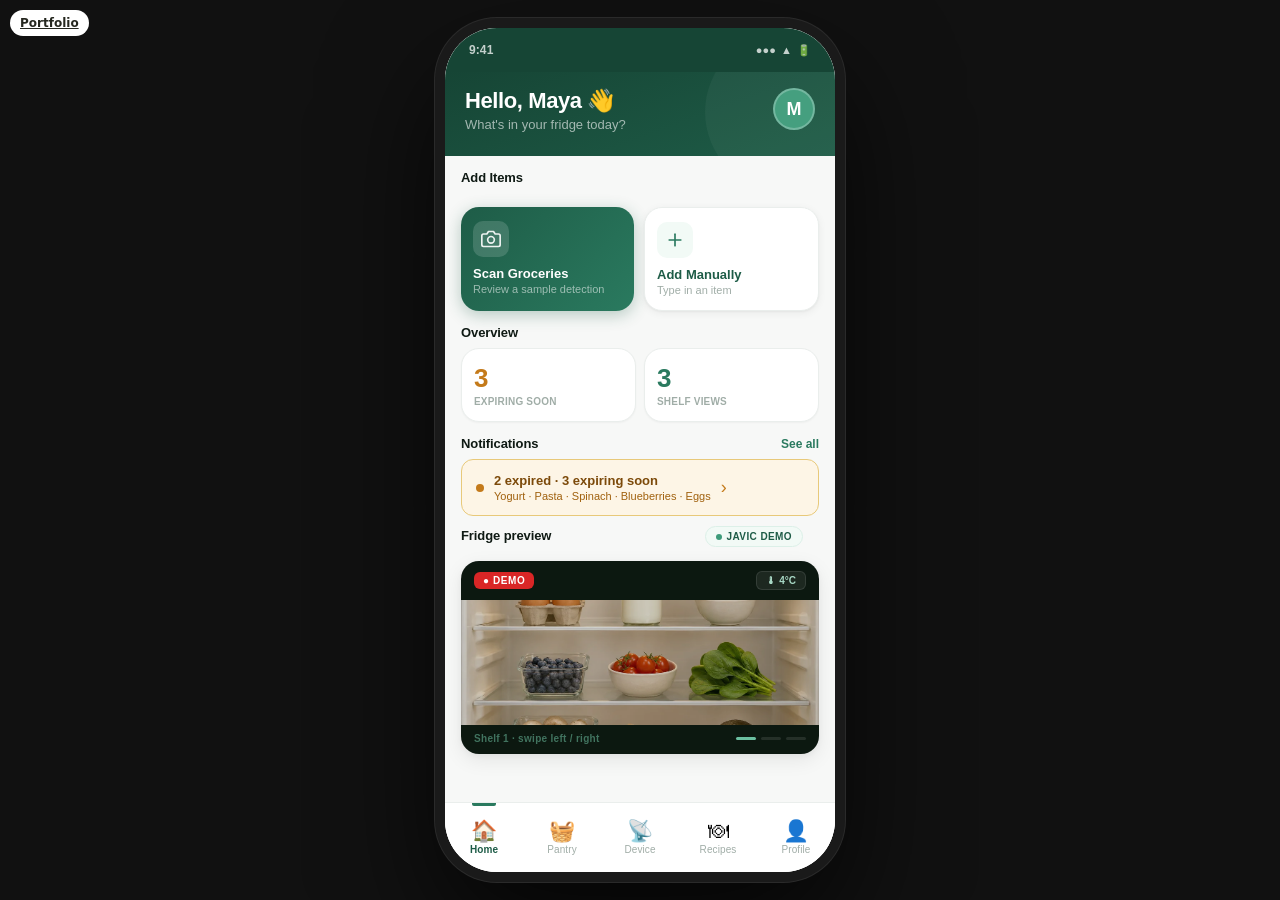
==== prototypes/early-demo/index.html @ 4c71648a "Publish FoodSense commissioned design portfolio" ====
<!DOCTYPE html>
<html lang="en">
<head>
<meta charset="UTF-8">
<meta name="viewport" content="width=device-width, initial-scale=1.0, maximum-scale=1.0, user-scalable=no, viewport-fit=cover">
<meta name="apple-mobile-web-app-capable" content="yes">
<meta name="apple-mobile-web-app-status-bar-style" content="black-translucent">
<title>FoodSense | Early browser demo</title>
<style>
:root {
  --p1:#0D2B20; --p2:#164535; --p3:#1E5C47; --p4:#2A7A5F;
  --p5:#3D9B7A; --p6:#6BBFA0; --p7:#A8D8C5; --p8:#DCF0E8; --p9:#F2FAF6;
  --bg:#F7F8F7; --surface:#FFFFFF;
  --ink1:#0F1A14; --ink2:#2D3E36; --ink3:#637068; --ink4:#A0ADA7;
  --line:#EAEEEC; --line2:#D8DDD9;
  --amber:#C47A1A; --amber-bg:#FDF5E6; --amber-border:#E8C97A;
  --rose:#B83232; --rose-bg:#FDF2F2; --rose-border:#EAA0A0;
  --teal:#1E7A8C; --teal-bg:#EBF6F8;
  --shadow-xs:0 1px 2px rgba(0,0,0,.04);
  --shadow-sm:0 2px 8px rgba(0,0,0,.06),0 1px 2px rgba(0,0,0,.04);
  --shadow-md:0 6px 20px rgba(0,0,0,.08),0 2px 6px rgba(0,0,0,.04);
  --shadow-lg:0 16px 40px rgba(0,0,0,.12),0 4px 10px rgba(0,0,0,.06);
  --r-xs:8px; --r-sm:12px; --r-md:18px; --r-lg:24px; --r-xl:32px;
}
*{margin:0;padding:0;box-sizing:border-box;-webkit-tap-highlight-color:transparent}
html,body{width:100%;height:100%;height:100dvh;background:#111;display:flex;justify-content:center;align-items:center;font-family:-apple-system,'SF Pro Text','Helvetica Neue',sans-serif}
#phone{width:390px;height:844px;background:var(--bg);border-radius:52px;overflow:hidden;position:relative;box-shadow:0 0 0 10px #1a1a1a,0 0 0 11px #2a2a2a,0 50px 120px rgba(0,0,0,.8)}
@media(max-width:430px){html,body{background:var(--bg);height:100dvh}#phone{width:100vw;height:100dvh;border-radius:0;box-shadow:none}.sb{padding-top:env(safe-area-inset-top,0px);height:calc(44px + env(safe-area-inset-top,0px));min-height:calc(44px + env(safe-area-inset-top,0px))}.bnav{padding-bottom:env(safe-area-inset-bottom,0px);height:calc(70px + env(safe-area-inset-bottom,0px));min-height:calc(70px + env(safe-area-inset-bottom,0px))}}
.screen{position:absolute;inset:0;background:var(--bg);display:none;flex-direction:column;overflow:hidden}
.screen.active{display:flex}
.sc{flex:1;overflow-y:auto;overflow-x:hidden;-webkit-overflow-scrolling:touch}
.sc::-webkit-scrollbar{display:none}
/* STATUS BAR */
.sb{height:44px;min-height:44px;display:flex;align-items:center;justify-content:space-between;padding:0 24px;font-size:12px;font-weight:600;letter-spacing:.1px;flex-shrink:0}
.sb.light{background:var(--bg);color:var(--ink3)}
.sb.dark{background:var(--p2);color:rgba(255,255,255,.75)}
.sb.black{background:#0a0a0a;color:rgba(255,255,255,.65)}
.sb.cook{background:#111;color:rgba(255,255,255,.55)}
.sb.trans-dark{background:transparent;color:rgba(255,255,255,.75)}
.sb-r{display:flex;align-items:center;gap:5px;font-size:11px}
/* TOP BAR */
.tb{min-height:50px;display:flex;align-items:center;padding:0 16px;gap:10px;position:relative;flex-shrink:0}
.tb.light{background:var(--surface);border-bottom:1px solid var(--line)}
.tb.dark{background:var(--p2)}
.tb.black{background:#0a0a0a}
.tb.cook{background:#111}
.tb-ttl{position:absolute;left:50%;transform:translateX(-50%);font-size:16px;font-weight:700;white-space:nowrap;letter-spacing:-.2px}
.tb.light .tb-ttl{color:var(--ink1)}
.tb.dark .tb-ttl,.tb.black .tb-ttl,.tb.cook .tb-ttl{color:#fff}
.back{font-size:26px;line-height:1;cursor:pointer;z-index:2;padding:2px 4px;transition:opacity .15s}
.back:active{opacity:.5}
.tb.light .back{color:var(--p4)}
.tb.dark .back,.tb.black .back,.tb.cook .back{color:rgba(255,255,255,.8)}
.tb-action{margin-left:auto;font-size:13px;font-weight:700;cursor:pointer;z-index:2;transition:opacity .15s}
.tb-action:active{opacity:.5}
.tb.light .tb-action{color:var(--p4)}
.tb.dark .tb-action,.tb.black .tb-action{color:rgba(255,255,255,.8)}
/* BOTTOM NAV */
.bnav{height:70px;min-height:70px;background:var(--surface);border-top:1px solid var(--line);display:flex;align-items:stretch;flex-shrink:0}
.ni{flex:1;display:flex;flex-direction:column;align-items:center;justify-content:center;cursor:pointer;gap:3px;position:relative;transition:opacity .12s}
.ni:active{opacity:.5}
.ni-ic{font-size:21px;line-height:1}
.ni-lb{font-size:10px;color:var(--ink4);font-weight:500;letter-spacing:.1px}
.ni.on .ni-lb{color:var(--p3);font-weight:700}
.ni.on::after{content:'';position:absolute;top:0;width:24px;height:2.5px;background:var(--p4);border-radius:0 0 2px 2px}
/* CHIPS */
.chip-row{display:flex;gap:6px;padding:10px 16px 12px;overflow-x:auto;flex-shrink:0}
.chip-row::-webkit-scrollbar{display:none}
.chip{white-space:nowrap;padding:7px 15px;border-radius:20px;font-size:12px;font-weight:600;cursor:pointer;border:1.5px solid var(--line2);color:var(--ink3);background:var(--surface);flex-shrink:0;transition:all .18s}
.chip.on{background:var(--p3);color:#fff;border-color:var(--p3)}
/* SECTION HEADER */
.sh{display:flex;align-items:baseline;justify-content:space-between;padding:0 16px;margin-bottom:8px}
.sh-label{font-size:13px;font-weight:800;color:var(--ink1);letter-spacing:-.1px}
.sh-link{font-size:12px;font-weight:600;color:var(--p4);cursor:pointer}
/* CARDS */
.card{background:var(--surface);border-radius:var(--r-md);box-shadow:var(--shadow-sm)}
/* DIVIDER */
.div{height:1px;background:var(--line);margin:14px 0}
/* TOAST */
.toast{position:fixed;bottom:86px;left:50%;transform:translateX(-50%) translateY(8px);background:rgba(10,20,15,.88);color:rgba(255,255,255,.92);padding:9px 18px;border-radius:22px;font-size:12.5px;font-weight:600;opacity:0;transition:opacity .22s,transform .22s;pointer-events:none;white-space:nowrap;z-index:9999;backdrop-filter:blur(12px);border:1px solid rgba(255,255,255,.1)}
.toast.show{opacity:1;transform:translateX(-50%) translateY(0)}
/* MODAL OVERLAY */
.modal-overlay{position:absolute;inset:0;background:rgba(0,0,0,.45);z-index:500;display:none;align-items:flex-end;backdrop-filter:blur(2px)}
.modal-overlay.open{display:flex}
.modal-sheet{background:var(--surface);border-radius:var(--r-xl) var(--r-xl) 0 0;width:100%;padding:20px 20px 36px;animation:slide-up .28s cubic-bezier(.25,.46,.45,.94)}
@keyframes slide-up{from{transform:translateY(100%)}to{transform:translateY(0)}}
.modal-handle{width:36px;height:4px;background:var(--line2);border-radius:2px;margin:0 auto 18px}
.modal-title{font-size:17px;font-weight:800;color:var(--ink1);margin-bottom:14px;letter-spacing:-.2px}
.modal-row{display:flex;align-items:center;gap:12px;padding:13px 14px;background:var(--bg);border-radius:var(--r-sm);margin-bottom:8px;cursor:pointer;transition:all .15s}
.modal-row:active{transform:scale(.97)}
.modal-row-ic{width:38px;height:38px;border-radius:10px;display:flex;align-items:center;justify-content:center;font-size:18px;flex-shrink:0}
.modal-row-lbl{flex:1;font-size:14px;font-weight:600;color:var(--ink1)}
.modal-cancel{margin-top:4px;padding:14px;text-align:center;font-size:14px;font-weight:700;color:var(--rose);cursor:pointer;background:var(--bg);border-radius:var(--r-sm)}
/* ══ HOME ══ */
.home-header{background:linear-gradient(160deg,var(--p2) 0%,var(--p3) 100%);padding:16px 20px 24px;position:relative;overflow:hidden}
.home-header::after{content:'';position:absolute;top:-40px;right:-30px;width:160px;height:160px;border-radius:50%;background:rgba(255,255,255,.04)}
.home-greet{color:#fff;font-size:22px;font-weight:800;letter-spacing:-.4px}
.home-sub{color:rgba(255,255,255,.6);font-size:13px;margin-top:3px}
.home-avatar{width:42px;height:42px;border-radius:50%;background:var(--p5);display:flex;align-items:center;justify-content:center;color:#fff;font-size:18px;font-weight:800;flex-shrink:0;border:2px solid rgba(255,255,255,.25);cursor:pointer;transition:opacity .15s}
.home-avatar:active{opacity:.7}
.home-quick{display:flex;gap:10px;padding:14px 16px}
.hq-card{flex:1;border-radius:var(--r-md);padding:14px 12px;cursor:pointer;transition:transform .15s;position:relative;overflow:hidden}
.hq-card:active{transform:scale(.96)}
.hq-card.cam{background:linear-gradient(135deg,var(--p3) 0%,var(--p4) 100%);box-shadow:0 4px 16px rgba(30,92,71,.3)}
.hq-card.manual{background:var(--surface);box-shadow:var(--shadow-sm);border:1px solid var(--line)}
.hq-ic{width:36px;height:36px;border-radius:10px;display:flex;align-items:center;justify-content:center;margin-bottom:9px;font-size:18px}
.hq-card.cam .hq-ic{background:rgba(255,255,255,.15)}
.hq-card.manual .hq-ic{background:var(--p9)}
.hq-label{font-size:13px;font-weight:700}
.hq-card.cam .hq-label{color:#fff}
.hq-card.manual .hq-label{color:var(--p3)}
.hq-sub{font-size:11px;margin-top:2px}
.hq-card.cam .hq-sub{color:rgba(255,255,255,.55)}
.hq-card.manual .hq-sub{color:var(--ink4)}
.stat-cards{display:flex;gap:8px;padding:0 16px;margin-bottom:14px}
.stat-c{flex:1;background:var(--surface);border-radius:var(--r-md);padding:14px 12px;box-shadow:var(--shadow-xs);cursor:pointer;border:1px solid var(--line);transition:transform .15s}
.stat-c:active{transform:scale(.96)}
.stat-c-val{font-size:26px;font-weight:900;letter-spacing:-.6px}
.stat-c-label{font-size:10px;font-weight:600;color:var(--ink4);margin-top:2px;letter-spacing:.2px;text-transform:uppercase}
.stat-c.warn .stat-c-val{color:var(--amber)}
.stat-c.save .stat-c-val{color:var(--p4)}
.notif-row{margin:0 16px 10px;padding:13px 14px;background:var(--amber-bg);border-radius:var(--r-sm);border:1px solid var(--amber-border);display:flex;align-items:center;gap:10px;cursor:pointer;transition:transform .15s}
.notif-row:active{transform:scale(.98)}
.notif-dot{width:8px;height:8px;border-radius:50%;background:var(--amber);flex-shrink:0}
.notif-main{font-size:13px;font-weight:700;color:#7C4A0A}
.notif-items{font-size:11px;color:#A0610E;margin-top:2px}
.cam-card{margin:0 16px 14px;background:#0c1810;border-radius:var(--r-md);overflow:hidden;cursor:pointer;transition:transform .15s;box-shadow:var(--shadow-md)}
.cam-card:active{transform:scale(.99)}
.cam-topbar{display:flex;justify-content:space-between;align-items:center;padding:10px 13px}
.live-pill{background:#D92626;border-radius:6px;padding:3px 9px;font-size:10px;font-weight:800;color:#fff;letter-spacing:.6px}
.temp-pill{background:rgba(255,255,255,.07);border-radius:6px;padding:3px 9px;font-size:10px;font-weight:600;color:var(--p7);border:1px solid rgba(255,255,255,.1)}
.cam-view{height:125px;overflow:hidden;position:relative}
.cam-view img{width:100%;height:100%;object-fit:cover;opacity:.8}
.cam-hint{position:absolute;bottom:8px;left:50%;transform:translateX(-50%);background:rgba(0,0,0,.5);color:rgba(255,255,255,.75);font-size:10px;padding:4px 12px;border-radius:20px;white-space:nowrap;backdrop-filter:blur(4px)}
.cam-footer{display:flex;justify-content:center;gap:6px;padding:9px 0}
.cam-dot{width:20px;height:3px;border-radius:2px;background:rgba(255,255,255,.1)}
.cam-dot.on{background:var(--p6)}
.javic-tag{display:inline-flex;align-items:center;gap:5px;background:var(--p9);border:1px solid var(--p8);border-radius:20px;padding:4px 10px;margin:0 16px 6px}
.javic-tag-dot{width:6px;height:6px;border-radius:50%;background:var(--p5)}
.javic-tag span{font-size:10px;font-weight:700;color:var(--p3);letter-spacing:.4px}
/* ══ INVENTORY ══ */
.searchbar{margin:10px 16px 4px;background:var(--surface);border-radius:var(--r-sm);border:1px solid var(--line2);display:flex;align-items:center;padding:0 12px;gap:8px;flex-shrink:0}
.searchbar input{flex:1;border:none;outline:none;font-size:14px;padding:11px 0;background:transparent;color:var(--ink1)}
.searchbar input::placeholder{color:var(--ink4)}
.item-row{margin:0 16px 6px;background:var(--surface);border-radius:var(--r-sm);display:flex;align-items:center;padding:10px 12px;box-shadow:var(--shadow-xs);cursor:pointer;position:relative;overflow:hidden;transition:transform .12s;border:1px solid var(--line)}
.item-row:active{transform:scale(.98)}
.item-accent{position:absolute;left:0;top:6px;bottom:6px;width:3px;border-radius:0 2px 2px 0}
.item-thumb{width:44px;height:44px;border-radius:10px;overflow:hidden;flex-shrink:0;margin:0 10px 0 8px;background:var(--bg)}
.item-thumb img{width:100%;height:100%;object-fit:cover}
.item-info{flex:1;min-width:0}
.item-name{font-size:14px;font-weight:700;color:var(--ink1)}
.item-qty{font-size:11px;color:var(--ink4);margin-top:1px}
.exp-badge{padding:3px 9px;border-radius:20px;font-size:10px;font-weight:700;white-space:nowrap;margin-left:8px;flex-shrink:0}
.exp-red{background:var(--rose-bg);color:var(--rose);border:1px solid var(--rose-border)}
.exp-amber{background:var(--amber-bg);color:var(--amber);border:1px solid var(--amber-border)}
.exp-green{background:var(--p9);color:var(--p4);border:1px solid var(--p8)}
.item-chev{color:var(--line2);font-size:18px;margin-left:4px}
.fab{position:absolute;bottom:82px;right:18px;width:52px;height:52px;border-radius:26px;background:linear-gradient(135deg,var(--p3),var(--p4));display:flex;align-items:center;justify-content:center;font-size:28px;color:#fff;cursor:pointer;box-shadow:0 4px 18px rgba(30,92,71,.4);transition:transform .15s}
.fab:active{transform:scale(.88)}
.gen-btn{margin:4px 16px 10px;background:var(--p9);border-radius:var(--r-sm);padding:14px;display:flex;align-items:center;justify-content:center;gap:8px;cursor:pointer;border:1px solid var(--p8);transition:all .15s}
.gen-btn:active{background:var(--p8)}
.gen-btn span{font-size:13px;font-weight:700;color:var(--p3)}
/* ══ ITEM DETAIL ══ */
.hero-img{height:220px;overflow:hidden;position:relative;flex-shrink:0}
.hero-img img{width:100%;height:100%;object-fit:cover}
.hero-grad{position:absolute;bottom:0;left:0;right:0;height:90px;background:linear-gradient(transparent,rgba(0,0,0,.35))}
.exp-banner{padding:8px 16px;display:flex;align-items:center;gap:6px;flex-shrink:0}
.exp-banner.red{background:var(--rose-bg);border-bottom:1px solid var(--rose-border)}
.exp-banner.amber{background:var(--amber-bg);border-bottom:1px solid var(--amber-border)}
.exp-banner span{font-size:12px;font-weight:700}
.exp-banner.red span{color:var(--rose)}
.exp-banner.amber span{color:var(--amber)}
.detail-pad{padding:16px}
.detail-name{font-size:26px;font-weight:900;color:var(--ink1);letter-spacing:-.5px}
.tag-row{display:flex;gap:7px;margin-top:8px;flex-wrap:wrap}
.tag{padding:4px 12px;border-radius:20px;font-size:11px;font-weight:700}
.tag-g{background:var(--p9);color:var(--p3);border:1px solid var(--p8)}
.tag-r{background:var(--rose-bg);color:var(--rose);border:1px solid var(--rose-border)}
.tag-a{background:var(--amber-bg);color:var(--amber);border:1px solid var(--amber-border)}
.meta{font-size:12px;color:var(--ink4);margin-top:8px}
.field-lbl{font-size:10px;font-weight:800;color:var(--ink4);text-transform:uppercase;letter-spacing:.7px;margin-bottom:5px}
.field-box{background:var(--bg);border:1.5px solid var(--line2);border-radius:10px;padding:12px 14px;font-size:14px;color:var(--ink1);width:100%;margin-bottom:12px}
.cat-wrap{display:flex;flex-wrap:wrap;gap:6px;margin-bottom:12px}
.cat-chip{padding:7px 14px;border-radius:20px;font-size:12px;cursor:pointer;border:1.5px solid var(--line2);color:var(--ink3);background:var(--surface);transition:all .18s}
.cat-chip.on{background:var(--p3);color:#fff;border-color:var(--p3)}
.act-card{background:var(--surface);border-radius:var(--r-sm);padding:13px 14px;display:flex;align-items:center;gap:12px;cursor:pointer;box-shadow:var(--shadow-xs);margin-bottom:8px;transition:transform .12s;border:1px solid var(--line)}
.act-card:active{transform:scale(.97)}
.act-ic{width:40px;height:40px;border-radius:10px;display:flex;align-items:center;justify-content:center;font-size:18px;flex-shrink:0}
.act-info{flex:1}
.act-title{font-size:14px;font-weight:700;color:var(--ink1)}
.act-sub{font-size:11px;color:var(--ink4);margin-top:1px}
/* ══ DEVICE ══ */
#s-device{background:#080f0a}
.dev-status{display:flex;gap:6px;padding:6px 16px 2px;flex-shrink:0}
.dev-badge{background:rgba(255,255,255,.05);border:1px solid rgba(255,255,255,.09);border-radius:8px;padding:5px 11px;font-size:11px;font-weight:600;color:var(--p7)}
.shelf-outer{margin:8px 16px;border-radius:var(--r-md);overflow:hidden;border:1px solid rgba(109,191,160,.15);position:relative;touch-action:none;user-select:none;cursor:grab;flex-shrink:0}
.shelf-track{display:flex;will-change:transform;transition:transform .32s cubic-bezier(.25,.46,.45,.94);width:300%}
.shelf-slide{width:33.333%;min-width:33.333%;background:#0d1a12;flex-shrink:0}
.shelf-hdr{display:flex;justify-content:space-between;align-items:center;padding:10px 13px}
.shelf-body{padding:8px 14px 0;display:flex;flex-direction:column;align-items:center;gap:6px}
.shelf-foods{display:flex;gap:8px;justify-content:center}
.shelf-food{width:64px;height:64px;border-radius:14px;overflow:hidden;background:#151f18;flex-shrink:0}
.shelf-food img{width:100%;height:100%;object-fit:cover}
.shelf-name{color:rgba(109,191,160,.65);font-size:11px;font-weight:700;letter-spacing:.3px}
.shelf-info-row{display:flex;align-items:center;justify-content:space-between;padding:8px 14px 10px}
/* Zoom wrapper — image only, no text inside */
.zoom-wrap{width:100%;border-radius:var(--r-sm);overflow:hidden;background:#0a1410;cursor:zoom-in;position:relative;height:145px}
.zoom-img{width:100%;height:100%;object-fit:cover;transition:transform .35s cubic-bezier(.25,.46,.45,.94);transform-origin:center center;display:block}
.zoom-hint{color:rgba(109,191,160,.3);font-size:9px;letter-spacing:.3px}
.shelf-pips{display:flex;justify-content:center;gap:5px;padding:6px 0 2px;flex-shrink:0}
.shelf-pip{width:6px;height:6px;border-radius:50%;background:rgba(109,191,160,.18);transition:all .25s}
.shelf-pip.on{background:var(--p6);width:18px;border-radius:3px}
.shelf-hint{text-align:center;font-size:10px;color:rgba(109,191,160,.3);padding:3px 0 8px;letter-spacing:.3px;flex-shrink:0}
.det-hdr{display:flex;justify-content:space-between;align-items:center;padding:6px 16px;flex-shrink:0}
.det-ttl{font-size:10px;font-weight:800;color:var(--p7);letter-spacing:.7px;text-transform:uppercase}
.det-hint{font-size:10px;color:rgba(109,191,160,.35)}
.det-item{margin:0 16px 6px;background:#0f1c12;border-radius:var(--r-sm);display:flex;align-items:center;padding:10px 12px;gap:10px;cursor:pointer;border:1px solid rgba(109,191,160,.08);transition:transform .12s}
.det-item:active{transform:scale(.97)}
.det-thumb{width:38px;height:38px;border-radius:9px;overflow:hidden;flex-shrink:0}
.det-thumb img{width:100%;height:100%;object-fit:cover}
.det-info{flex:1}
.det-name{font-size:13px;font-weight:700;color:#fff}
.det-cat{font-size:10px;color:rgba(109,191,160,.45);margin-top:1px}
.det-exp{font-size:11px;font-weight:700;flex-shrink:0}
.det-chk{width:22px;height:22px;border-radius:11px;display:flex;align-items:center;justify-content:center;color:#fff;font-size:11px;flex-shrink:0;margin-left:8px}
.confirm-btn{margin:10px 16px 5px;background:linear-gradient(135deg,var(--p3),var(--p4));border-radius:var(--r-sm);padding:16px;display:flex;align-items:center;justify-content:center;cursor:pointer;box-shadow:0 4px 16px rgba(30,92,71,.4);transition:transform .15s;flex-shrink:0}
.confirm-btn:active{transform:scale(.97)}
.confirm-btn span{color:#fff;font-size:15px;font-weight:800}
.dev-add-btn{margin:0 16px 8px;background:rgba(255,255,255,.04);border-radius:var(--r-sm);padding:15px;display:flex;align-items:center;justify-content:center;cursor:pointer;border:1px solid rgba(109,191,160,.12);transition:all .15s;flex-shrink:0}
.dev-add-btn:active{background:rgba(109,191,160,.06)}
.dev-add-btn span{color:var(--p6);font-size:14px;font-weight:700}
#s-device .bnav{background:#0a0f0a;border-top:1px solid rgba(109,191,160,.08)}
#s-device .ni-lb{color:rgba(109,191,160,.3)}
#s-device .ni.on .ni-lb{color:var(--p7)}
#s-device .ni.on::after{background:var(--p6)}
/* ══ RECIPES ══ */
.recipe-card{margin:0 16px 10px;background:var(--surface);border-radius:var(--r-md);overflow:hidden;box-shadow:var(--shadow-sm);cursor:pointer;transition:transform .12s;border:1px solid var(--line)}
.recipe-card:active{transform:scale(.97)}
.rc-inner{display:flex;height:144px}
.rc-img{width:116px;min-width:116px;overflow:hidden;position:relative}
.rc-img img{width:100%;height:100%;object-fit:cover}
.rc-badge{position:absolute;top:8px;left:8px;border-radius:6px;padding:3px 7px;font-size:9px;font-weight:800;letter-spacing:.4px}
.rc-badge.top{background:var(--amber);color:#fff}
.rc-badge.new{background:var(--p4);color:#fff}
.rc-body{flex:1;padding:12px;display:flex;flex-direction:column;justify-content:center}
.rc-name{font-size:14px;font-weight:800;color:var(--ink1);line-height:1.3}
.rc-meta{font-size:11px;color:var(--ink4);margin-top:3px}
.rc-note{background:var(--amber-bg);border-radius:6px;padding:4px 8px;font-size:10px;font-weight:600;color:var(--amber);margin-top:6px;display:inline-block}
.rc-actions{display:flex;gap:6px;margin-top:10px;padding-top:0}
.rc-cook{background:var(--p3);border-radius:8px;padding:7px 14px;font-size:11px;font-weight:800;color:#fff;cursor:pointer;flex:1;text-align:center;transition:opacity .15s}
.rc-cook:active{opacity:.7}
.rc-save{background:var(--bg);border:1.5px solid var(--line2);border-radius:8px;padding:7px 11px;font-size:14px;cursor:pointer;transition:all .15s}
.rc-save:active{background:var(--p9);border-color:var(--p7)}
.saved-recipes{display:none}
.saved-recipes.visible{display:block}
/* ══ RECIPE DETAIL ══ */
.rd-hero{height:240px;overflow:hidden;position:relative;flex-shrink:0}
.rd-hero img{width:100%;height:100%;object-fit:cover}
.rd-hero-grad{position:absolute;inset:0;background:linear-gradient(transparent 35%,rgba(0,0,0,.55))}
.rd-hero-title{position:absolute;bottom:16px;left:16px;right:16px;color:#fff;font-size:23px;font-weight:900;letter-spacing:-.4px;text-shadow:0 2px 10px rgba(0,0,0,.4)}
.rd-body{padding:16px}
.rd-meta{font-size:13px;color:var(--ink3);margin-bottom:10px}
.ing-row{display:flex;align-items:center;gap:10px;padding:10px 0;border-bottom:1px solid var(--line)}
.ing-dot{width:7px;height:7px;border-radius:50%;background:var(--p5);flex-shrink:0}
.ing-text{font-size:14px;color:var(--ink2)}
.step-row{display:flex;gap:12px;padding:11px 0;border-bottom:1px solid var(--line)}
.step-num{width:26px;height:26px;border-radius:50%;background:var(--p2);color:#fff;display:flex;align-items:center;justify-content:center;font-size:12px;font-weight:800;flex-shrink:0;margin-top:1px}
.step-txt{font-size:14px;color:var(--ink2);line-height:1.55;flex:1}
.cook-btn{margin:16px;background:linear-gradient(135deg,var(--p3),var(--p4));border-radius:var(--r-md);padding:17px;display:flex;align-items:center;justify-content:center;gap:8px;cursor:pointer;box-shadow:0 6px 20px rgba(30,92,71,.3);transition:transform .15s}
.cook-btn:active{transform:scale(.97)}
.cook-btn span{color:#fff;font-size:15px;font-weight:800}
/* ══ COOKING ══ */
#s-cooking{background:#111}
.ck-bar{background:#111;display:flex;align-items:center;padding:8px 16px;gap:10px;min-height:50px;flex-shrink:0}
.ck-back{font-size:26px;color:rgba(255,255,255,.45);cursor:pointer;padding:2px 4px;transition:opacity .15s}
.ck-back:active{opacity:.5}
.ck-recipe-name{flex:1;font-size:14px;font-weight:700;color:rgba(255,255,255,.8);white-space:nowrap;overflow:hidden;text-overflow:ellipsis}
.voice-btn{display:flex;align-items:center;gap:6px;background:rgba(255,255,255,.06);border:1px solid rgba(255,255,255,.09);border-radius:20px;padding:6px 11px;cursor:pointer;flex-shrink:0;transition:all .2s}
.voice-btn.on{background:rgba(61,155,122,.14);border-color:rgba(61,155,122,.35)}
.voice-icon{font-size:13px}
.voice-lbl{font-size:11px;font-weight:700;color:rgba(255,255,255,.4)}
.voice-btn.on .voice-lbl{color:var(--p7)}
.voice-track{width:26px;height:14px;border-radius:7px;background:#2a2a2a;position:relative;transition:background .2s;flex-shrink:0}
.voice-btn.on .voice-track{background:var(--p5)}
.voice-track::after{content:'';position:absolute;top:2px;left:2px;width:10px;height:10px;border-radius:50%;background:#fff;transition:transform .2s}
.voice-btn.on .voice-track::after{transform:translateX(12px)}
.ck-outer{flex:1;overflow:hidden;position:relative;touch-action:none}
.ck-track{display:flex;flex-direction:column;height:100%;transition:transform .4s cubic-bezier(.25,.46,.45,.94)}
.ck-slide{min-height:100%;flex-shrink:0;display:flex;flex-direction:column;padding-bottom:8px}
.ck-hdr{padding:12px 16px 6px;flex-shrink:0}
.ck-step-lbl{font-size:10px;font-weight:800;color:var(--p6);letter-spacing:.9px;text-transform:uppercase;margin-bottom:7px}
.ck-prog{display:flex;gap:5px;margin-bottom:10px}
.ck-dot{flex:1;height:3px;border-radius:2px;background:#222}
.ck-dot.done{background:var(--p5)}
.ck-dot.cur{background:rgba(107,191,160,.6)}
.ck-slide-title{font-size:22px;font-weight:900;color:#fff;letter-spacing:-.4px;padding:0 16px 10px;flex-shrink:0}
.ck-video{margin:0 16px;border-radius:var(--r-md);overflow:hidden;height:170px;position:relative;background:#151515;flex-shrink:0}
.ck-video img{width:100%;height:100%;object-fit:cover;opacity:.88}
.ck-play{position:absolute;top:50%;left:50%;transform:translate(-50%,-50%);width:50px;height:50px;border-radius:50%;background:rgba(0,0,0,.5);display:flex;align-items:center;justify-content:center;backdrop-filter:blur(8px);border:1.5px solid rgba(255,255,255,.18);cursor:pointer;transition:transform .15s}
.ck-play:active{transform:translate(-50%,-50%) scale(.9)}
.ck-play-tri{width:0;height:0;border-style:solid;border-width:9px 0 9px 16px;border-color:transparent transparent transparent #fff;margin-left:3px}
.ck-instr{margin:10px 16px 0;background:#1a1a1a;border-radius:var(--r-sm);padding:14px 16px;flex-shrink:0}
.ck-instr p{font-size:14px;color:rgba(255,255,255,.8);line-height:1.65}
.ck-timer{margin:10px 16px 0;background:#141f15;border-radius:var(--r-sm);padding:12px 14px;display:flex;align-items:center;gap:14px;border:1px solid rgba(61,155,122,.14);flex-shrink:0}
.ck-timer-ring{width:52px;height:52px;border-radius:50%;border:2.5px solid rgba(61,155,122,.25);display:flex;align-items:center;justify-content:center;cursor:pointer;flex-shrink:0;position:relative;transition:border-color .3s}
.ck-timer-ring.running{border-color:var(--p5)}
.ck-timer-val{font-size:12px;font-weight:800;color:var(--p7);text-align:center;line-height:1}
.ck-timer-val.urgent{color:#F87171;animation:blink .7s ease-in-out infinite}
@keyframes blink{0%,100%{opacity:1}50%{opacity:.4}}
.ck-timer-start{position:absolute;bottom:-4px;right:-4px;width:18px;height:18px;border-radius:50%;background:var(--p4);display:flex;align-items:center;justify-content:center}
.ck-timer-start-tri{width:0;height:0;border-style:solid;border-width:3.5px 0 3.5px 6px;border-color:transparent transparent transparent #fff;margin-left:1px}
.ck-timer-info{flex:1}
.ck-timer-lbl{font-size:12px;font-weight:700;color:var(--p7)}
.ck-timer-sub{font-size:10px;color:rgba(61,155,122,.5);margin-top:2px}
.ck-swipe-hint{display:flex;flex-direction:column;align-items:center;padding:10px 0 2px;gap:3px;flex-shrink:0}
.ck-arrow{font-size:22px;color:var(--p5);animation:float-up 1.8s ease-in-out infinite}
@keyframes float-up{0%,100%{transform:translateY(0);opacity:.5}50%{transform:translateY(-6px);opacity:1}}
.ck-swipe-txt{font-size:10px;color:rgba(61,155,122,.4);font-weight:800;letter-spacing:.9px;text-transform:uppercase}
/* ══ COMPLETE ══ */
#s-complete{background:linear-gradient(165deg,#102318 0%,#090d0a 100%)}
.cpl-hero{padding:36px 24px 16px;text-align:center}
.cpl-img{width:90px;height:90px;border-radius:45px;overflow:hidden;margin:0 auto 14px;border:3px solid var(--p4)}
.cpl-img img{width:100%;height:100%;object-fit:cover}
.cpl-title{color:#fff;font-size:28px;font-weight:900;letter-spacing:-.5px}
.cpl-sub{color:rgba(255,255,255,.45);font-size:13px;margin-top:6px}
.cpl-dish{margin:0 24px;border-radius:var(--r-lg);height:165px;overflow:hidden}
.cpl-dish img{width:100%;height:100%;object-fit:cover}
.cpl-stats{display:flex;gap:8px;padding:14px 24px}
.cpl-stat{flex:1;background:rgba(255,255,255,.04);border-radius:var(--r-sm);padding:12px;text-align:center;border:1px solid rgba(255,255,255,.06)}
.cpl-val{font-size:20px;font-weight:900;color:var(--p6)}
.cpl-lbl{font-size:10px;color:rgba(255,255,255,.35);margin-top:3px;letter-spacing:.3px}
.cpl-actions{padding:0 24px 28px;display:flex;flex-direction:column;gap:8px}
.cpl-btn{border-radius:var(--r-sm);padding:15px;text-align:center;font-size:14px;font-weight:700;cursor:pointer;transition:opacity .15s}
.cpl-btn:active{opacity:.7}
.cpl-btn.primary{background:linear-gradient(135deg,var(--p4),var(--p5));color:#fff}
.cpl-btn.sec{background:rgba(255,255,255,.06);border:1px solid rgba(255,255,255,.1);color:rgba(255,255,255,.6)}
/* ══ MANUAL ADD ══ */
.form-pad{padding:14px 16px}
.form-grp{margin-bottom:14px}
.form-lbl{font-size:10px;font-weight:800;color:var(--ink4);text-transform:uppercase;letter-spacing:.7px;margin-bottom:5px}
.form-input{width:100%;background:var(--surface);border:1.5px solid var(--line2);border-radius:10px;padding:12px 14px;font-size:14px;color:var(--ink1);outline:none;transition:border-color .2s;font-family:inherit}
.form-input:focus{border-color:var(--p5)}
.photo-box{border:2px dashed var(--line2);border-radius:10px;height:96px;display:flex;flex-direction:column;align-items:center;justify-content:center;gap:6px;cursor:pointer;background:var(--bg);transition:all .15s}
.photo-box:active{border-color:var(--p6);background:var(--p9)}
.photo-box-icon{font-size:26px;opacity:.35}
.photo-box-txt{font-size:12px;color:var(--ink4)}
.submit-btn{margin:0 16px 16px;background:linear-gradient(135deg,var(--p3),var(--p4));border-radius:var(--r-sm);padding:16px;display:flex;align-items:center;justify-content:center;cursor:pointer;box-shadow:0 4px 16px rgba(30,92,71,.3);transition:transform .15s;flex-shrink:0}
.submit-btn:active{transform:scale(.97)}
.submit-btn span{color:#fff;font-size:15px;font-weight:800}
/* ══ CAMERA ══ */
#s-camera{background:#000}
.vf{flex:1;position:relative;display:flex;align-items:center;justify-content:center;background:#0a0a0a;flex-direction:column;gap:16px}
.vf-frame{width:260px;height:260px;position:relative}
.vf-corner{position:absolute;width:24px;height:24px;border-color:var(--p5);border-style:solid}
.vf-corner.tl{top:0;left:0;border-width:2.5px 0 0 2.5px;border-radius:2px 0 0 2px}
.vf-corner.tr{top:0;right:0;border-width:2.5px 2.5px 0 0;border-radius:0 2px 0 0}
.vf-corner.bl{bottom:0;left:0;border-width:0 0 2.5px 2.5px;border-radius:0 0 0 2px}
.vf-corner.br{bottom:0;right:0;border-width:0 2.5px 2.5px 0;border-radius:0 0 2px 0}
.vf-scan-line{position:absolute;left:0;right:0;height:1.5px;background:linear-gradient(90deg,transparent,var(--p5),transparent);animation:scan-anim 2s linear infinite}
@keyframes scan-anim{0%{top:10px}100%{top:248px}}
.vf-hint{color:rgba(255,255,255,.25);font-size:13px}
.scan-btn{margin:16px;background:linear-gradient(135deg,var(--p3),var(--p4));border-radius:var(--r-sm);padding:17px;display:flex;align-items:center;justify-content:center;gap:8px;cursor:pointer;box-shadow:0 4px 16px rgba(30,92,71,.4);transition:transform .15s;flex-shrink:0}
.scan-btn:active{transform:scale(.97)}
.scan-btn span{color:#fff;font-size:15px;font-weight:800}
/* ══ ADDED ══ */
#s-added{background:linear-gradient(165deg,var(--p9) 0%,var(--bg) 45%)}
.added-wrap{flex:1;display:flex;flex-direction:column;align-items:center;justify-content:center;padding:28px 24px}
.added-check{width:76px;height:76px;border-radius:38px;background:linear-gradient(135deg,var(--p3),var(--p4));display:flex;align-items:center;justify-content:center;margin-bottom:14px;box-shadow:0 8px 24px rgba(30,92,71,.35)}
.added-check span{font-size:32px;color:#fff}
.added-title{font-size:24px;font-weight:900;color:var(--p2);text-align:center;letter-spacing:-.4px}
.added-sub{font-size:13px;color:var(--ink4);text-align:center;margin-top:6px;line-height:1.5}
.added-list{background:var(--surface);border-radius:var(--r-md);padding:12px 14px;margin:16px 0;width:100%;box-shadow:var(--shadow-sm)}
.added-row{display:flex;align-items:center;gap:10px;padding:7px 0;border-bottom:1px solid var(--line)}
.added-row:last-child{border-bottom:none}
.added-thumb{width:32px;height:32px;border-radius:8px;overflow:hidden;flex-shrink:0}
.added-thumb img{width:100%;height:100%;object-fit:cover}
.added-name{flex:1;font-size:13px;font-weight:700;color:var(--ink1)}
.added-exp{font-size:11px;color:var(--ink4);font-weight:600}
.added-btn{width:100%;border-radius:var(--r-sm);padding:14px;text-align:center;font-size:14px;font-weight:800;cursor:pointer;margin-top:6px;transition:all .15s}
.added-btn:active{opacity:.7}
.added-btn.p{background:linear-gradient(135deg,var(--p3),var(--p4));color:#fff;box-shadow:0 4px 14px rgba(30,92,71,.28)}
.added-btn.s{background:transparent;border:1.5px solid var(--p7);color:var(--p3)}
/* ══ PROFILE ══ */
.prof-hero{background:linear-gradient(160deg,var(--p1) 0%,var(--p2) 100%);padding:22px 20px 28px}
.prof-monogram{width:64px;height:64px;border-radius:32px;background:var(--p4);display:flex;align-items:center;justify-content:center;font-size:26px;font-weight:900;color:#fff;margin-bottom:12px;border:2.5px solid rgba(255,255,255,.18)}
.prof-name{color:#fff;font-size:21px;font-weight:900;letter-spacing:-.3px}
.prof-email{color:rgba(255,255,255,.4);font-size:12px;margin-top:2px}
.prof-stats{display:flex;background:var(--surface);border-radius:var(--r-md);margin:14px 16px;box-shadow:var(--shadow-sm);overflow:hidden}
.prof-stat{flex:1;padding:14px 6px;text-align:center}
.prof-stat+.prof-stat{border-left:1px solid var(--line)}
.prof-stat-val{font-size:22px;font-weight:900;color:var(--p3)}
.prof-stat-lbl{font-size:10px;color:var(--ink4);margin-top:2px;letter-spacing:.2px}
.prof-sec{font-size:10px;font-weight:800;color:var(--ink4);text-transform:uppercase;letter-spacing:.7px;padding:0 16px;margin:10px 0 5px}
.prof-row{background:var(--surface);margin:0 16px 6px;border-radius:var(--r-sm);display:flex;align-items:center;padding:12px 14px;gap:12px;cursor:pointer;box-shadow:var(--shadow-xs);transition:transform .12s;border:1px solid var(--line)}
.prof-row:active{transform:scale(.97)}
.prof-row-ic{width:36px;height:36px;border-radius:9px;display:flex;align-items:center;justify-content:center;font-size:17px;flex-shrink:0}
.prof-row-lbl{flex:1;font-size:14px;font-weight:700;color:var(--ink1)}
.prof-row-arr{color:var(--ink4);font-size:18px}
.prof-javic{background:var(--p9);border:1px solid var(--p8)}
.prof-javic .prof-row-lbl{color:var(--p2)}
.online-dot{width:8px;height:8px;border-radius:50%;background:var(--p5);box-shadow:0 0 6px var(--p5);flex-shrink:0}
/* ══ NOTIFICATIONS SCREEN ══ */
.notif-item{margin:0 16px 8px;background:var(--surface);border-radius:var(--r-sm);padding:13px 14px;display:flex;align-items:flex-start;gap:12px;cursor:pointer;box-shadow:var(--shadow-xs);border:1px solid var(--line);transition:transform .12s}
.notif-item:active{transform:scale(.97)}
.notif-item-dot{width:9px;height:9px;border-radius:50%;flex-shrink:0;margin-top:4px}
.notif-item-title{font-size:13px;font-weight:700;color:var(--ink1)}
.notif-item-body{font-size:12px;color:var(--ink4);margin-top:2px;line-height:1.4}
.notif-item-time{font-size:10px;color:var(--ink4);margin-top:4px}
/* ══ EXPIRING SOON SCREEN ══ */
.expired-banner{background:var(--rose-bg);border:1px solid var(--rose-border);border-radius:var(--r-sm);margin:0 16px 12px;padding:12px 14px;display:flex;align-items:center;gap:10px}
.expired-icon{font-size:22px}
.expired-msg{font-size:13px;font-weight:700;color:var(--rose)}
.expired-sub{font-size:11px;color:rgba(184,50,50,.65);margin-top:2px}
/* ══ SAVED RECIPES SCREEN ══ */
/* ══ DIET PREFS ══ */
.pref-row{margin:0 16px 6px;background:var(--surface);border-radius:var(--r-sm);display:flex;align-items:center;padding:14px;gap:12px;cursor:pointer;box-shadow:var(--shadow-xs);border:1px solid var(--line)}
.pref-label{flex:1;font-size:14px;font-weight:600;color:var(--ink1)}
.pref-toggle{width:44px;height:24px;border-radius:12px;background:var(--line2);position:relative;transition:background .2s;flex-shrink:0}
.pref-toggle.on{background:var(--p4)}
.pref-toggle::after{content:'';position:absolute;top:2px;left:2px;width:20px;height:20px;border-radius:50%;background:#fff;transition:transform .2s;box-shadow:0 1px 3px rgba(0,0,0,.2)}
.pref-toggle.on::after{transform:translateX(20px)}
</style>
</head>
<body>
<div id="phone">
<!-- ══ S1 · HOME ══ -->
<div id="s-home" class="screen active">
  <div class="sb dark"><span>9:41</span><div class="sb-r"><span>●●●</span><span>▲</span><span>🔋</span></div></div>
  <div class="home-header">
    <div style="display:flex;align-items:flex-start;justify-content:space-between">
      <div><div class="home-greet">Hello, Maya 👋</div><div class="home-sub">What's in your fridge today?</div></div>
      <div class="home-avatar" onclick="nav('profile')">M</div>
    </div>
  </div>
  <div class="sc" style="padding-bottom:8px">
    <div class="sh" style="margin-top:14px"><span class="sh-label">Add Items</span></div>
    <div class="home-quick">
      <div class="hq-card cam" onclick="nav('camera')">
        <div class="hq-ic">
          <svg width="20" height="20" viewBox="0 0 24 24" fill="none" stroke="rgba(255,255,255,.9)" stroke-width="2" stroke-linecap="round" stroke-linejoin="round"><path d="M23 19a2 2 0 0 1-2 2H3a2 2 0 0 1-2-2V8a2 2 0 0 1 2-2h4l2-3h6l2 3h4a2 2 0 0 1 2 2z"/><circle cx="12" cy="13" r="4"/></svg>
        </div>
        <div class="hq-label">Scan Groceries</div>
        <div class="hq-sub">Review a sample detection</div>
      </div>
      <div class="hq-card manual" onclick="nav('manual')">
        <div class="hq-ic">
          <svg width="20" height="20" viewBox="0 0 24 24" fill="none" stroke="var(--p4)" stroke-width="2" stroke-linecap="round" stroke-linejoin="round"><line x1="12" y1="5" x2="12" y2="19"/><line x1="5" y1="12" x2="19" y2="12"/></svg>
        </div>
        <div class="hq-label">Add Manually</div>
        <div class="hq-sub">Type in an item</div>
      </div>
    </div>
    <div class="sh"><span class="sh-label">Overview</span></div>
    <div class="stat-cards">
      <div class="stat-c warn" onclick="nav('expiring')">
        <div class="stat-c-val">3</div>
        <div class="stat-c-label">Expiring Soon</div>
      </div>
      <div class="stat-c save" onclick="showToast('Total savings this month')">
        <div class="stat-c-val">3</div>
        <div class="stat-c-label">Shelf views</div>
      </div>
    </div>
    <div class="sh"><span class="sh-label">Notifications</span><span class="sh-link" onclick="nav('notifications')">See all</span></div>
    <div class="notif-row" onclick="nav('expiring')">
      <div class="notif-dot"></div>
      <div><div class="notif-main">2 expired · 3 expiring soon</div><div class="notif-items">Yogurt · Pasta · Spinach · Blueberries · Eggs</div></div>
      <span style="color:var(--amber);font-size:18px">›</span>
    </div>
    <div class="sh"><span class="sh-label">Fridge preview</span>
      <div class="javic-tag"><div class="javic-tag-dot"></div><span>JAVIC DEMO</span></div>
    </div>
    <!-- Home cam card: swipeable across 3 fridge interior views -->
    <div class="cam-card" id="homeCamCard">
      <div class="cam-topbar"><span class="live-pill">● DEMO</span><span class="temp-pill" id="homeCamTemp">🌡 4°C</span></div>
      <!-- Swipe zone — no overlaid children that could absorb pointer events -->
      <div id="homeCamOuter" style="height:125px;overflow:hidden;position:relative;touch-action:none;user-select:none;cursor:grab">
        <div id="homeCamTrack" style="display:flex;width:300%;height:100%;will-change:transform;transition:transform .32s cubic-bezier(.25,.46,.45,.94)">
          <img style="width:33.333%;min-width:33.333%;height:100%;object-fit:cover;opacity:.82;pointer-events:none;flex-shrink:0;display:block" src="./images/shelves.webp" alt="Shelf 1">
          <img style="width:33.333%;min-width:33.333%;height:100%;object-fit:cover;opacity:.82;pointer-events:none;flex-shrink:0;display:block" src="./images/shelves.webp" alt="Shelf 2">
          <img style="width:33.333%;min-width:33.333%;height:100%;object-fit:cover;opacity:.82;pointer-events:none;flex-shrink:0;display:block" src="./images/shelves.webp" alt="Shelf 3">
        </div>
      </div>
      <!-- Label and dots BELOW the image, not overlaid -->
      <div style="display:flex;align-items:center;justify-content:space-between;padding:8px 13px 10px">
        <div id="homeCamHint" style="font-size:10px;font-weight:600;color:rgba(109,191,160,.55);letter-spacing:.3px">Shelf 1  ·  swipe left / right</div>
        <div id="homeCamDots" style="display:flex;gap:5px">
          <div class="cam-dot on"></div><div class="cam-dot"></div><div class="cam-dot"></div>
        </div>
      </div>
    </div>
    <div style="height:12px"></div>
  </div>
  <div class="bnav">
    <div class="ni on" onclick="navBnav(this,'home')"><span class="ni-ic">🏠</span><span class="ni-lb">Home</span></div>
    <div class="ni" onclick="navBnav(this,'inventory')"><span class="ni-ic">🧺</span><span class="ni-lb">Pantry</span></div>
    <div class="ni" onclick="navBnav(this,'device')"><span class="ni-ic">📡</span><span class="ni-lb">Device</span></div>
    <div class="ni" onclick="navBnav(this,'recipes')"><span class="ni-ic">🍽</span><span class="ni-lb">Recipes</span></div>
    <div class="ni" onclick="navBnav(this,'profile')"><span class="ni-ic">👤</span><span class="ni-lb">Profile</span></div>
  </div>
</div>
<!-- ══ S2 · INVENTORY ══ -->
<div id="s-inventory" class="screen">
  <div class="sb dark"><span>9:41</span><div class="sb-r"><span>●●●</span><span>🔋</span></div></div>
  <div class="tb dark"><div class="tb-ttl">My Pantry</div><div class="tb-action" onclick="nav('manual')" style="color:rgba(255,255,255,.8)">+ Add</div></div>
  <div class="searchbar"><svg width="15" height="15" viewBox="0 0 24 24" fill="none" stroke="var(--ink4)" stroke-width="2"><circle cx="11" cy="11" r="8"/><line x1="21" y1="21" x2="16.65" y2="16.65"/></svg><input placeholder="Search items…" oninput="filterItems(this.value)"></div>
  <div class="chip-row">
    <div class="chip on" onclick="filterCat(this,'All')">All</div>
    <div class="chip" onclick="filterCat(this,'Vegetable')">Vegetables</div>
    <div class="chip" onclick="filterCat(this,'Fruit')">Fruit</div>
    <div class="chip" onclick="filterCat(this,'Protein')">Protein</div>
    <div class="chip" onclick="filterCat(this,'Dairy')">Dairy</div>
    <div class="chip" onclick="filterCat(this,'Drinks')">Drinks</div>
  </div>
  <div class="sc" style="padding-bottom:110px" id="itemList">
    <!-- EXPIRED items (red) — Yogurt and Leftover Pasta -->
    <div class="item-row" data-cat="Dairy" data-name="Yogurt" onclick="openItem('yogurt')"><div class="item-accent" style="background:var(--rose)"></div><div class="item-thumb"><img src="./images/yogurt.webp" alt="yogurt"></div><div class="item-info"><div class="item-name">Yogurt</div><div class="item-qty">1 cup</div></div><div class="exp-badge exp-red">Expired</div><div class="item-chev">›</div></div>
    <div class="item-row" data-cat="Others" data-name="Leftover Pasta" onclick="openItem('pasta')"><div class="item-accent" style="background:var(--rose)"></div><div class="item-thumb"><img src="./images/pasta.webp" alt="pasta"></div><div class="item-info"><div class="item-name">Leftover Pasta</div><div class="item-qty">1 container</div></div><div class="exp-badge exp-red">Expired</div><div class="item-chev">›</div></div>
    <!-- EXPIRING SOON (amber) — Spinach, Blueberries, Eggs, Milk -->
    <div class="item-row" data-cat="Vegetable" data-name="Spinach" onclick="openItem('spinach')"><div class="item-accent" style="background:var(--amber)"></div><div class="item-thumb"><img src="./images/spinach.webp" alt="spinach"></div><div class="item-info"><div class="item-name">Spinach</div><div class="item-qty">1 bag</div></div><div class="exp-badge exp-amber">2 days</div><div class="item-chev">›</div></div>
    <div class="item-row" data-cat="Fruit" data-name="Blueberries" onclick="openItem('blueberries')"><div class="item-accent" style="background:var(--amber)"></div><div class="item-thumb"><img src="./images/blueberries.webp" alt="blueberries"></div><div class="item-info"><div class="item-name">Blueberries</div><div class="item-qty">1 punnet</div></div><div class="exp-badge exp-amber">2 days</div><div class="item-chev">›</div></div>
    <div class="item-row" data-cat="Protein" data-name="Eggs" onclick="openItem('eggs')"><div class="item-accent" style="background:var(--amber)"></div><div class="item-thumb"><img src="./images/eggs.webp" alt="eggs"></div><div class="item-info"><div class="item-name">Eggs</div><div class="item-qty">6 left</div></div><div class="exp-badge exp-amber">3 days</div><div class="item-chev">›</div></div>
    <div class="item-row" data-cat="Dairy" data-name="Milk" onclick="openItem('milk')"><div class="item-accent" style="background:var(--amber)"></div><div class="item-thumb"><img src="./images/milk.webp" alt="milk"></div><div class="item-info"><div class="item-name">Milk</div><div class="item-qty">500ml</div></div><div class="exp-badge exp-amber">4 days</div><div class="item-chev">›</div></div>
    <!-- FRESH (green) -->
    <div class="item-row" data-cat="Protein" data-name="Steak" onclick="openItem('steak')"><div class="item-accent" style="background:var(--p5)"></div><div class="item-thumb"><img src="./images/steak.webp" alt="steak"></div><div class="item-info"><div class="item-name">Steak</div><div class="item-qty">300g</div></div><div class="exp-badge exp-green">May 8</div><div class="item-chev">›</div></div>
    <div class="item-row" data-cat="Vegetable" data-name="Mushroom" onclick="openItem('mushroom')"><div class="item-accent" style="background:var(--p5)"></div><div class="item-thumb"><img src="./images/mushrooms.webp" alt="mushroom"></div><div class="item-info"><div class="item-name">Mushroom</div><div class="item-qty">200g</div></div><div class="exp-badge exp-green">5 days</div><div class="item-chev">›</div></div>
    <div class="item-row" data-cat="Dairy" data-name="Cheese" onclick="openItem('cheese')"><div class="item-accent" style="background:var(--p5)"></div><div class="item-thumb"><img src="./images/cheese.webp" alt="cheese"></div><div class="item-info"><div class="item-name">Cheese</div><div class="item-qty">2 slices</div></div><div class="exp-badge exp-green">May 10</div><div class="item-chev">›</div></div>
    <div style="height:6px"></div>
    <div class="gen-btn" onclick="nav('recipes')"><span>Find recipes using expiring items →</span></div>
  </div>
  <div class="fab" onclick="nav('manual')">+</div>
  <div class="bnav">
    <div class="ni" onclick="navBnav(this,'home')"><span class="ni-ic">🏠</span><span class="ni-lb">Home</span></div>
    <div class="ni on" onclick="navBnav(this,'inventory')"><span class="ni-ic">🧺</span><span class="ni-lb">Pantry</span></div>
    <div class="ni" onclick="navBnav(this,'device')"><span class="ni-ic">📡</span><span class="ni-lb">Device</span></div>
    <div class="ni" onclick="navBnav(this,'recipes')"><span class="ni-ic">🍽</span><span class="ni-lb">Recipes</span></div>
    <div class="ni" onclick="navBnav(this,'profile')"><span class="ni-ic">👤</span><span class="ni-lb">Profile</span></div>
  </div>
</div>
<!-- ══ S3 · ITEM DETAIL ══ -->
<div id="s-itemdetail" class="screen">
  <div class="sb light"><span>9:41</span><div class="sb-r"><span>●●●</span><span>🔋</span></div></div>
  <div class="tb light"><div class="back" onclick="nav('inventory')">‹</div><div class="tb-ttl" id="detailTitle">Item Detail</div><div class="tb-action" onclick="showEditModal()">Edit</div></div>
  <div class="sc">
    <div class="hero-img"><img id="detailImg" src="./images/spinach.webp" alt="item"><div class="hero-grad"></div></div>
    <div class="exp-banner red" id="detailBanner"><span id="detailBannerTxt">⚠️  Expired — use or discard immediately</span></div>
    <div class="detail-pad">
      <div class="detail-name" id="detailName">Spinach</div>
      <div class="tag-row" id="detailTags">
        <div class="tag tag-g">Vegetable</div><div class="tag tag-r">Expired</div>
      </div>
      <div class="meta" id="detailMeta">Added Apr 27  ·  Expired May 3</div>
      <div class="div"></div>
      <div class="field-lbl">Item Name</div><div class="field-box" id="detailFieldName">Spinach</div>
      <div class="field-lbl">Category</div>
      <div class="cat-wrap" id="detailCats">
        <div class="cat-chip" onclick="selCat(this)">Dairy</div>
        <div class="cat-chip on" onclick="selCat(this)">Vegetable</div>
        <div class="cat-chip" onclick="selCat(this)">Fruit</div>
        <div class="cat-chip" onclick="selCat(this)">Protein</div>
        <div class="cat-chip" onclick="selCat(this)">Drinks</div>
        <div class="cat-chip" onclick="selCat(this)">Others</div>
      </div>
      <div class="field-lbl">Expiry Date</div><div class="field-box" id="detailExpiry">2026-05-03</div>
      <div class="div"></div>
    </div>
    <div style="padding:0 16px">
      <div class="act-card" onclick="nav('recipes')"><div class="act-ic" style="background:var(--p9)">🍳</div><div class="act-info"><div class="act-title">Find Recipes Using This</div><div class="act-sub">1 recipe available</div></div><span style="color:var(--ink4);font-size:18px">›</span></div>
      <div class="act-card" onclick="confirmDelete()"><div class="act-ic" style="background:var(--rose-bg)">🗑️</div><div class="act-info"><div class="act-title" style="color:var(--rose)">Remove from Fridge</div><div class="act-sub">This cannot be undone</div></div><span style="color:var(--ink4);font-size:18px">›</span></div>
    </div>
    <div style="height:20px"></div>
  </div>
</div>
<!-- ══ S4 · DEVICE / JAVIC ══ -->
<div id="s-device" class="screen">
  <div class="sb black"><span>9:41</span><div class="sb-r"><span>●●●</span><span>🔋</span></div></div>
  <div class="tb black"><div class="back" onclick="nav('home')">‹</div><div class="tb-ttl">JAVIC Monitor</div></div>
  <div class="sc" style="background:#080f0a;padding-bottom:10px">
    <!-- Dynamic status row — updated by JS on swipe -->
    <div class="dev-status" id="devStatus">
      <div class="dev-badge" id="devBadgeName">📡 JAVIC 1</div>
      <div class="dev-badge" id="devBadgeBatt">🔋 87%</div>
      <div class="dev-badge" id="devBadgeTemp">🌡 4°C</div>
    </div>
    <!-- SHELF CAMERA — each slide is one full-width real fridge interior shot -->
    <div class="shelf-outer" id="shelfOuter">
      <div class="shelf-track" id="shelfTrack">
        <!-- Shelf 1 -->
        <div class="shelf-slide">
          <div class="shelf-hdr"><span class="live-pill">● DEMO</span><span class="temp-pill">🌡 4°C</span></div>
          <div class="shelf-body">
            <div id="zoomWrap0" class="zoom-wrap" ondblclick="toggleZoom(0)">
              <img id="zoomImg0" class="zoom-img" src="./images/shelves.webp" alt="Fridge interior">
            </div>
          </div>
          <div class="shelf-info-row">
            <div class="shelf-name">SHELF 1 — TOP LEVEL</div>
            <div class="zoom-hint">double-tap to zoom</div>
          </div>
        </div>
        <!-- Shelf 2 -->
        <div class="shelf-slide">
          <div class="shelf-hdr"><span class="live-pill">● DEMO</span><span class="temp-pill">🌡 3°C</span></div>
          <div class="shelf-body">
            <div id="zoomWrap1" class="zoom-wrap" ondblclick="toggleZoom(1)">
              <img id="zoomImg1" class="zoom-img" src="./images/shelves.webp" alt="Fridge interior">
            </div>
          </div>
          <div class="shelf-info-row">
            <div class="shelf-name">SHELF 2 — MIDDLE LEVEL</div>
            <div class="zoom-hint">double-tap to zoom</div>
          </div>
        </div>
        <!-- Shelf 3 -->
        <div class="shelf-slide">
          <div class="shelf-hdr"><span class="live-pill">● DEMO</span><span class="temp-pill">🌡 4°C</span></div>
          <div class="shelf-body">
            <div id="zoomWrap2" class="zoom-wrap" ondblclick="toggleZoom(2)">
              <img id="zoomImg2" class="zoom-img" src="./images/shelves.webp" alt="Fridge interior">
            </div>
          </div>
          <div class="shelf-info-row">
            <div class="shelf-name">SHELF 3 — CRISPER DRAWER</div>
            <div class="zoom-hint">double-tap to zoom</div>
          </div>
        </div>
      </div>
    </div>
    <!-- Pip indicators + zoom controls -->
    <div style="display:flex;align-items:center;justify-content:space-between;padding:4px 16px 0">
      <div class="shelf-pips" id="shelfPips" style="padding:4px 0">
        <div class="shelf-pip on"></div><div class="shelf-pip"></div><div class="shelf-pip"></div>
      </div>
      <div style="display:flex;gap:8px">
        <div onclick="zoomOut()" style="width:30px;height:30px;border-radius:50%;background:rgba(109,191,160,.12);border:1px solid rgba(109,191,160,.2);display:flex;align-items:center;justify-content:center;cursor:pointer;font-size:16px;color:var(--p7);font-weight:700;transition:background .15s" onmousedown="this.style.background='rgba(109,191,160,.25)'" onmouseup="this.style.background='rgba(109,191,160,.12)'">−</div>
        <div onclick="zoomIn()" style="width:30px;height:30px;border-radius:50%;background:rgba(109,191,160,.12);border:1px solid rgba(109,191,160,.2);display:flex;align-items:center;justify-content:center;cursor:pointer;font-size:16px;color:var(--p7);font-weight:700;transition:background .15s" onmousedown="this.style.background='rgba(109,191,160,.25)'" onmouseup="this.style.background='rgba(109,191,160,.12)'">+</div>
      </div>
    </div>
    <div class="shelf-hint">← swipe to change shelf ·  +/− to zoom →</div>
    <div class="det-hdr"><span class="det-ttl">Detected Items</span><span class="det-hint">tap to edit</span></div>
    <div class="det-item" onclick="openItem('steak')"><div class="det-thumb"><img src="./images/steak.webp" alt="steak"></div><div class="det-info"><div class="det-name">Steak</div><div class="det-cat">Protein</div></div><div class="det-exp" style="color:#5eba8a">May 8</div><div class="det-chk" style="background:var(--p4)">✓</div></div>
    <div class="det-item" onclick="openItem('yogurt')"><div class="det-thumb"><img src="./images/yogurt.webp" alt="yogurt"></div><div class="det-info"><div class="det-name">Yogurt</div><div class="det-cat">Dairy</div></div><div class="det-exp" style="color:#F87171">Expired</div><div class="det-chk" style="background:var(--rose)">!</div></div>
    <div class="det-item" onclick="openItem('spinach')"><div class="det-thumb"><img src="./images/spinach.webp" alt="spinach"></div><div class="det-info"><div class="det-name">Spinach</div><div class="det-cat">Vegetable</div></div><div class="det-exp" style="color:#FCD34D">2 days</div><div class="det-chk" style="background:var(--p4)">✓</div></div>
    <div class="det-item" onclick="openItem('eggs')"><div class="det-thumb"><img src="./images/eggs.webp" alt="eggs"></div><div class="det-info"><div class="det-name">Eggs</div><div class="det-cat">Protein</div></div><div class="det-exp" style="color:#FCD34D">3 days</div><div class="det-chk" style="background:var(--p4)">✓</div></div>
    <div class="confirm-btn" onclick="nav('added')"><span>Confirm & Save All Items</span></div>
    <div class="dev-add-btn" onclick="nav('manual')"><span>+ Add Item Manually</span></div>
  </div>
  <div class="bnav">
    <div class="ni" onclick="navBnav(this,'home')"><span class="ni-ic">🏠</span><span class="ni-lb">Home</span></div>
    <div class="ni" onclick="navBnav(this,'inventory')"><span class="ni-ic">🧺</span><span class="ni-lb">Pantry</span></div>
    <div class="ni on" onclick="navBnav(this,'device')"><span class="ni-ic">📡</span><span class="ni-lb">Device</span></div>
    <div class="ni" onclick="navBnav(this,'recipes')"><span class="ni-ic">🍽</span><span class="ni-lb">Recipes</span></div>
    <div class="ni" onclick="navBnav(this,'profile')"><span class="ni-ic">👤</span><span class="ni-lb">Profile</span></div>
  </div>
</div>
<!-- ══ S5 · RECIPES ══ -->
<div id="s-recipes" class="screen">
  <div class="sb dark"><span>9:41</span><div class="sb-r"><span>●●●</span><span>🔋</span></div></div>
  <div class="tb dark"><div class="back" onclick="nav('home')">‹</div><div class="tb-ttl">Recipe Ideas</div><div class="tb-action" onclick="nav('savedrecipes')">Saved</div></div>
  <div class="chip-row">
    <div class="chip on" onclick="selChip(this)">All</div>
    <div class="chip" onclick="selChip(this)">Vegetarian</div>
    <div class="chip" onclick="selChip(this)">Quick (&lt;15 min)</div>
    <div class="chip" onclick="selChip(this)">High Protein</div>
    <div class="chip" onclick="selChip(this)">Vegan</div>
  </div>
  <div class="sc" style="padding-bottom:10px">
    <div class="sh" style="margin-top:4px"><span class="sh-label">Based on expiring items</span></div>
    <div class="recipe-card" onclick="nav('recipedetail')">
      <div class="rc-inner">
        <div class="rc-img"><img src="./images/rice.webp" alt="fried rice"><div class="rc-badge top">⭐ TOP PICK</div></div>
        <div class="rc-body"><div class="rc-name">Egg Fried Rice</div><div class="rc-meta">⏱ 15 min · 🔥 320 kcal</div><div class="rc-note">Uses 3 expiring items</div><div class="rc-actions"><div class="rc-cook" onclick="event.stopPropagation();nav('recipedetail')">Cook Now</div><div class="rc-save" onclick="event.stopPropagation();saveRecipe(this)">🔖</div></div></div>
      </div>
    </div>
    <div class="recipe-card" onclick="nav('recipedetail2')">
      <div class="rc-inner">
        <div class="rc-img"><img src="./images/smoothie.webp" alt="smoothie"><div class="rc-badge new">NEW</div></div>
        <div class="rc-body"><div class="rc-name">Berry Spinach Smoothie</div><div class="rc-meta">⏱ 5 min · 🔥 140 kcal</div><div class="rc-note">Uses 2 expiring items</div><div class="rc-actions"><div class="rc-cook" onclick="event.stopPropagation();nav('recipedetail2')">Cook Now</div><div class="rc-save" onclick="event.stopPropagation();saveRecipe(this)">🔖</div></div></div>
      </div>
    </div>
    <div class="recipe-card" onclick="nav('recipedetail3')">
      <div class="rc-inner">
        <div class="rc-img"><img src="./images/padthai.webp" alt="pad thai"></div>
        <div class="rc-body"><div class="rc-name">Pad Thai</div><div class="rc-meta">⏱ 25 min · 🔥 480 kcal</div><div class="rc-note">Uses 4 expiring items</div><div class="rc-actions"><div class="rc-cook" onclick="event.stopPropagation();nav('recipedetail3')">Cook Now</div><div class="rc-save" onclick="event.stopPropagation();saveRecipe(this)">🔖</div></div></div>
      </div>
    </div>
    <div class="sh" style="margin-top:6px"><span class="sh-label">Other ideas</span></div>
    <div class="recipe-card" onclick="showToast('Opening recipe…')">
      <div class="rc-inner">
        <div class="rc-img"><img src="./images/omelette.webp" alt="omelette"></div>
        <div class="rc-body"><div class="rc-name">Classic Omelette</div><div class="rc-meta">⏱ 8 min · 🔥 220 kcal</div><div class="rc-actions"><div class="rc-cook" onclick="event.stopPropagation();showToast('Opening recipe…')">Cook Now</div><div class="rc-save" onclick="event.stopPropagation();saveRecipe(this)">🔖</div></div></div>
      </div>
    </div>
  </div>
  <div class="bnav">
    <div class="ni" onclick="navBnav(this,'home')"><span class="ni-ic">🏠</span><span class="ni-lb">Home</span></div>
    <div class="ni" onclick="navBnav(this,'inventory')"><span class="ni-ic">🧺</span><span class="ni-lb">Pantry</span></div>
    <div class="ni" onclick="navBnav(this,'device')"><span class="ni-ic">📡</span><span class="ni-lb">Device</span></div>
    <div class="ni on" onclick="navBnav(this,'recipes')"><span class="ni-ic">🍽</span><span class="ni-lb">Recipes</span></div>
    <div class="ni" onclick="navBnav(this,'profile')"><span class="ni-ic">👤</span><span class="ni-lb">Profile</span></div>
  </div>
</div>
<!-- ══ S6 · RECIPE DETAIL (Egg Fried Rice) ══ -->
<div id="s-recipedetail" class="screen">
  <div class="sb light"><span>9:41</span><div class="sb-r"><span>●●●</span><span>🔋</span></div></div>
  <div class="tb light"><div class="back" onclick="nav('recipes')">‹</div><div class="tb-ttl">Recipe</div><div class="tb-action" onclick="saveRecipeById('eggrice')">♥</div></div>
  <div class="sc">
    <div class="rd-hero"><img src="./images/rice.webp" alt="Egg Fried Rice"><div class="rd-hero-grad"></div><div class="rd-hero-title">Egg Fried Rice</div></div>
    <div class="rd-body">
      <div class="rd-meta">⏱ 15 min  ·  🔥 320 kcal  ·  2 servings</div>
      <div class="tag-row"><div class="tag tag-a">⚠️ 3 expiring items</div><div class="tag tag-g">Quick</div></div>
      <div class="div"></div>
      <div style="font-size:13px;font-weight:800;color:var(--ink1);margin-bottom:10px">Ingredients</div>
      <div class="ing-row"><div class="ing-dot"></div><div class="ing-text">3 Eggs</div></div>
      <div class="ing-row"><div class="ing-dot"></div><div class="ing-text">2 cups cooked Rice</div></div>
      <div class="ing-row"><div class="ing-dot"></div><div class="ing-text">1 handful Spinach</div></div>
      <div class="ing-row"><div class="ing-dot"></div><div class="ing-text">2 tbsp Soy Sauce</div></div>
      <div class="ing-row"><div class="ing-dot"></div><div class="ing-text">1 tbsp Sesame Oil</div></div>
      <div class="ing-row"><div class="ing-dot"></div><div class="ing-text">Spring onions to garnish</div></div>
      <div class="div"></div>
      <div style="font-size:13px;font-weight:800;color:var(--ink1);margin-bottom:10px">Steps</div>
      <div class="step-row"><div class="step-num">1</div><div class="step-txt">Heat sesame oil in a wok over high heat until smoking.</div></div>
      <div class="step-row"><div class="step-num">2</div><div class="step-txt">Scramble eggs in the wok, pushing to the side once half-cooked.</div></div>
      <div class="step-row"><div class="step-num">3</div><div class="step-txt">Add cold rice, breaking up any clumps. Stir-fry 2 minutes.</div></div>
      <div class="step-row"><div class="step-num">4</div><div class="step-txt">Add spinach and soy sauce. Toss everything until spinach wilts.</div></div>
    </div>
    <div class="cook-btn" onclick="nav('cooking')"><span>🍳  Start Cooking</span></div>
    <div style="height:16px"></div>
  </div>
</div>
<!-- ══ S6b · RECIPE DETAIL 2 (Berry Smoothie) ══ -->
<div id="s-recipedetail2" class="screen">
  <div class="sb light"><span>9:41</span><div class="sb-r"><span>●●●</span><span>🔋</span></div></div>
  <div class="tb light"><div class="back" onclick="nav('recipes')">‹</div><div class="tb-ttl">Recipe</div><div class="tb-action" onclick="saveRecipeById('smoothie')">♥</div></div>
  <div class="sc">
    <div class="rd-hero"><img src="./images/smoothie.webp" alt="Berry Smoothie"><div class="rd-hero-grad"></div><div class="rd-hero-title">Berry Spinach Smoothie</div></div>
    <div class="rd-body">
      <div class="rd-meta">⏱ 5 min  ·  🔥 140 kcal  ·  1 serving</div>
      <div class="tag-row"><div class="tag tag-a">⚠️ 2 expiring items</div><div class="tag tag-g">Vegan</div></div>
      <div class="div"></div>
      <div style="font-size:13px;font-weight:800;color:var(--ink1);margin-bottom:10px">Ingredients</div>
      <div class="ing-row"><div class="ing-dot"></div><div class="ing-text">1 cup Blueberries</div></div>
      <div class="ing-row"><div class="ing-dot"></div><div class="ing-text">1 handful Spinach</div></div>
      <div class="ing-row"><div class="ing-dot"></div><div class="ing-text">1 cup Almond Milk</div></div>
      <div class="ing-row"><div class="ing-dot"></div><div class="ing-text">1 tbsp Honey</div></div>
      <div class="ing-row"><div class="ing-dot"></div><div class="ing-text">Ice cubes</div></div>
      <div class="div"></div>
      <div style="font-size:13px;font-weight:800;color:var(--ink1);margin-bottom:10px">Steps</div>
      <div class="step-row"><div class="step-num">1</div><div class="step-txt">Add blueberries, spinach, and milk to a blender.</div></div>
      <div class="step-row"><div class="step-num">2</div><div class="step-txt">Add honey and ice. Blend on high for 45 seconds.</div></div>
      <div class="step-row"><div class="step-num">3</div><div class="step-txt">Pour into a glass and serve immediately.</div></div>
    </div>
    <div class="cook-btn" onclick="nav('cooking')"><span>🥤  Start Making</span></div>
    <div style="height:16px"></div>
  </div>
</div>
<!-- ══ S6c · RECIPE DETAIL 3 (Pad Thai) ══ -->
<div id="s-recipedetail3" class="screen">
  <div class="sb light"><span>9:41</span><div class="sb-r"><span>●●●</span><span>🔋</span></div></div>
  <div class="tb light"><div class="back" onclick="nav('recipes')">‹</div><div class="tb-ttl">Recipe</div><div class="tb-action" onclick="saveRecipeById('padthai')">♥</div></div>
  <div class="sc">
    <div class="rd-hero"><img src="./images/padthai.webp" alt="Pad Thai"><div class="rd-hero-grad"></div><div class="rd-hero-title">Pad Thai</div></div>
    <div class="rd-body">
      <div class="rd-meta">⏱ 25 min  ·  🔥 480 kcal  ·  2 servings</div>
      <div class="tag-row"><div class="tag tag-a">⚠️ 4 expiring items</div><div class="tag tag-g">High Protein</div></div>
      <div class="div"></div>
      <div style="font-size:13px;font-weight:800;color:var(--ink1);margin-bottom:10px">Ingredients</div>
      <div class="ing-row"><div class="ing-dot"></div><div class="ing-text">200g Rice Noodles</div></div>
      <div class="ing-row"><div class="ing-dot"></div><div class="ing-text">2 Eggs</div></div>
      <div class="ing-row"><div class="ing-dot"></div><div class="ing-text">100g Mushrooms, sliced</div></div>
      <div class="ing-row"><div class="ing-dot"></div><div class="ing-text">1 handful Spinach</div></div>
      <div class="ing-row"><div class="ing-dot"></div><div class="ing-text">3 tbsp Pad Thai sauce</div></div>
      <div class="div"></div>
      <div style="font-size:13px;font-weight:800;color:var(--ink1);margin-bottom:10px">Steps</div>
      <div class="step-row"><div class="step-num">1</div><div class="step-txt">Soak noodles in warm water for 10 minutes. Drain.</div></div>
      <div class="step-row"><div class="step-num">2</div><div class="step-txt">Stir-fry mushrooms in oil over high heat for 2 minutes.</div></div>
      <div class="step-row"><div class="step-num">3</div><div class="step-txt">Push to side, scramble eggs, then mix with mushrooms.</div></div>
      <div class="step-row"><div class="step-num">4</div><div class="step-txt">Add noodles and sauce. Toss well. Add spinach last.</div></div>
    </div>
    <div class="cook-btn" onclick="nav('cooking')"><span>🍜  Start Cooking</span></div>
    <div style="height:16px"></div>
  </div>
</div>
<!-- ══ S7 · COOKING MODE ══ -->
<div id="s-cooking" class="screen">
  <div class="sb cook"><span>9:41</span><div class="sb-r"><span>●●●</span><span>🔋</span></div></div>
  <div class="ck-bar">
    <div class="ck-back" onclick="nav('recipedetail')">‹</div>
    <div class="ck-recipe-name">Egg Fried Rice</div>
    <div class="voice-btn on" id="voiceBtn" onclick="toggleVoice()">
      <span class="voice-icon">🔊</span>
      <span class="voice-lbl" id="voiceLbl">ON</span>
      <div class="voice-track"></div>
    </div>
  </div>
  <div class="ck-outer" id="ckOuter">
    <div class="ck-track" id="ckTrack">
      <div class="ck-slide">
        <div class="ck-hdr"><div class="ck-step-lbl">STEP 1 OF 4</div><div class="ck-prog"><div class="ck-dot cur"></div><div class="ck-dot"></div><div class="ck-dot"></div><div class="ck-dot"></div></div></div>
        <div class="ck-slide-title">Heat the Wok</div>
        <div class="ck-video"><img src="./images/pan.webp" alt="heating wok"><div class="ck-play" onclick="showToast('▶ Playing video…')"><div class="ck-play-tri"></div></div></div>
        <div class="ck-instr"><p>Heat 1 tablespoon of sesame oil in a wok over high heat until it begins to smoke slightly. This is important for achieving "wok hei".</p></div>
        <div class="ck-timer"><div class="ck-timer-ring" id="ring1" onclick="startTimer(60,'ring1','timer1')"><div class="ck-timer-val" id="timer1">01:00</div><div class="ck-timer-start"><div class="ck-timer-start-tri"></div></div></div><div class="ck-timer-info"><div class="ck-timer-lbl">1 minute to heat</div><div class="ck-timer-sub">Tap ring to start timer</div></div></div>
        <div class="ck-swipe-hint"><div class="ck-arrow">↑</div><div class="ck-swipe-txt">Swipe up — next step</div></div>
      </div>
      <div class="ck-slide">
        <div class="ck-hdr"><div class="ck-step-lbl">STEP 2 OF 4</div><div class="ck-prog"><div class="ck-dot done"></div><div class="ck-dot cur"></div><div class="ck-dot"></div><div class="ck-dot"></div></div></div>
        <div class="ck-slide-title">Scramble the Eggs</div>
        <div class="ck-video"><img src="./images/eggs.webp" alt="cracking eggs"><div class="ck-play" onclick="showToast('▶ Playing video…')"><div class="ck-play-tri"></div></div></div>
        <div class="ck-instr"><p>Crack 3 eggs into the hot wok. Scramble quickly with a spatula, leaving slightly underdone. Push to the side.</p></div>
        <div class="ck-timer"><div class="ck-timer-ring" id="ring2" onclick="startTimer(45,'ring2','timer2')"><div class="ck-timer-val" id="timer2">00:45</div><div class="ck-timer-start"><div class="ck-timer-start-tri"></div></div></div><div class="ck-timer-info"><div class="ck-timer-lbl">45 seconds</div><div class="ck-timer-sub">Until just set</div></div></div>
        <div class="ck-swipe-hint"><div class="ck-arrow">↑</div><div class="ck-swipe-txt">Swipe up — next step</div></div>
      </div>
      <div class="ck-slide">
        <div class="ck-hdr"><div class="ck-step-lbl">STEP 3 OF 4</div><div class="ck-prog"><div class="ck-dot done"></div><div class="ck-dot done"></div><div class="ck-dot cur"></div><div class="ck-dot"></div></div></div>
        <div class="ck-slide-title">Fry the Rice</div>
        <div class="ck-video"><img src="./images/rice.webp" alt="fried rice"><div class="ck-play" onclick="showToast('▶ Playing video…')"><div class="ck-play-tri"></div></div></div>
        <div class="ck-instr"><p>Add 2 cups of cold rice to the wok. Use a spatula to break up clumps and stir-fry for 2 minutes on high heat.</p></div>
        <div class="ck-timer"><div class="ck-timer-ring" id="ring3" onclick="startTimer(120,'ring3','timer3')"><div class="ck-timer-val" id="timer3">02:00</div><div class="ck-timer-start"><div class="ck-timer-start-tri"></div></div></div><div class="ck-timer-info"><div class="ck-timer-lbl">2 minutes</div><div class="ck-timer-sub">Stir constantly</div></div></div>
        <div class="ck-swipe-hint"><div class="ck-arrow">↑</div><div class="ck-swipe-txt">Swipe up — next step</div></div>
      </div>
      <div class="ck-slide">
        <div class="ck-hdr"><div class="ck-step-lbl">STEP 4 OF 4</div><div class="ck-prog"><div class="ck-dot done"></div><div class="ck-dot done"></div><div class="ck-dot done"></div><div class="ck-dot cur"></div></div></div>
        <div class="ck-slide-title">Add Spinach & Sauce</div>
        <div class="ck-video"><img src="./images/spinach.webp" alt="spinach"><div class="ck-play" onclick="showToast('▶ Playing video…')"><div class="ck-play-tri"></div></div></div>
        <div class="ck-instr"><p>Pour in 2 tbsp soy sauce and add the spinach. Toss everything together until spinach wilts — about 30 seconds. Plate and enjoy!</p></div>
        <div class="ck-timer"><div class="ck-timer-ring" style="border-color:rgba(61,155,122,.15);opacity:.4" onclick="showToast('No timer needed')"><div class="ck-timer-val">—</div></div><div class="ck-timer-info"><div class="ck-timer-lbl" style="color:var(--p6)">All steps done!</div><div class="ck-timer-sub">Swipe up to finish</div></div></div>
        <div class="ck-swipe-hint"><div class="ck-arrow" style="color:var(--amber)">↑</div><div class="ck-swipe-txt" style="color:rgba(196,122,26,.5)">Swipe up — finish!</div></div>
      </div>
    </div>
  </div>
</div>
<!-- ══ S8 · COOKING COMPLETE ══ -->
<div id="s-complete" class="screen">
  <div class="sb trans-dark"><span>9:41</span><div class="sb-r"><span>●●●</span><span>🔋</span></div></div>
  <div class="sc">
    <div class="cpl-hero">
      <div class="cpl-img"><img src="./images/rice.webp" alt="dish"></div>
      <div class="cpl-title">Dinner is served 🎉</div>
      <div class="cpl-sub">Egg Fried Rice — well done!</div>
    </div>
    <div class="cpl-dish"><img src="./images/rice.webp" alt="cooked dish"></div>
    <div class="cpl-stats">
      <div class="cpl-stat"><div class="cpl-val">1</div><div class="cpl-lbl">MEAL</div></div>
      <div class="cpl-stat"><div class="cpl-val">0g</div><div class="cpl-lbl">WASTED</div></div>
      <div class="cpl-stat"><div class="cpl-val">320</div><div class="cpl-lbl">KCAL</div></div>
    </div>
    <div class="cpl-actions">
      <div class="cpl-btn primary" onclick="showToast('Saved to favourites ♥')">Save to Favourites</div>
      <div class="cpl-btn sec" onclick="nav('recipes')">Find Another Recipe</div>
      <div class="cpl-btn sec" onclick="nav('home')">Back to Home</div>
    </div>
  </div>
</div>
<!-- ══ S9 · MANUAL ADD ══ -->
<div id="s-manual" class="screen">
  <div class="sb light"><span>9:41</span><div class="sb-r"><span>●●●</span><span>🔋</span></div></div>
  <div class="tb light"><div class="back" onclick="nav('inventory')">‹</div><div class="tb-ttl">Add Item</div></div>
  <div class="sc">
    <div class="form-pad">
      <div class="form-grp"><div class="form-lbl">Item Name</div><input class="form-input" id="manName" placeholder="e.g. Spinach"></div>
      <div class="form-grp">
        <div class="form-lbl">Category</div>
        <div class="cat-wrap">
          <div class="cat-chip on" onclick="selCat(this)">Vegetables</div>
          <div class="cat-chip" onclick="selCat(this)">Fruit</div>
          <div class="cat-chip" onclick="selCat(this)">Protein</div>
          <div class="cat-chip" onclick="selCat(this)">Dairy</div>
          <div class="cat-chip" onclick="selCat(this)">Drinks</div>
          <div class="cat-chip" onclick="selCat(this)">Condiments</div>
        </div>
      </div>
      <div class="form-grp"><div class="form-lbl">Quantity</div><input class="form-input" placeholder="e.g. 200g or 1 bag"></div>
      <div class="form-grp"><div class="form-lbl">Expiry Date</div><input class="form-input" type="date" value="2026-05-20"></div>
      <div class="form-grp">
        <div class="form-lbl">Photo (optional)</div>
        <div class="photo-box" onclick="showToast('Camera opened')"><div class="photo-box-icon">📷</div><div class="photo-box-txt">Tap to take a photo</div></div>
      </div>
    </div>
  </div>
  <div class="submit-btn" onclick="submitManual()"><span>Add to Fridge</span></div>
</div>
<!-- ══ S10 · CAMERA SCAN ══ -->
<div id="s-camera" class="screen">
  <div class="sb black"><span>9:41</span><div class="sb-r"><span>●●●</span><span>🔋</span></div></div>
  <div class="tb black"><div class="back" onclick="nav('home')">‹</div><div class="tb-ttl">Scan Groceries</div></div>
  <div class="vf">
    <div class="vf-frame">
      <div class="vf-corner tl"></div><div class="vf-corner tr"></div>
      <div class="vf-corner bl"></div><div class="vf-corner br"></div>
      <div class="vf-scan-line"></div>
    </div>
    <div class="vf-hint">Point at grocery item to detect</div>
  </div>
  <div class="scan-btn" onclick="doScan()"><span id="scanTxt">Start Scan</span></div>
</div>
<!-- ══ S11 · ITEMS ADDED ══ -->
<div id="s-added" class="screen">
  <div class="sb" style="background:transparent;color:var(--p3)"><span>9:41</span><div class="sb-r"><span>●●●</span><span>🔋</span></div></div>
  <div class="sc" style="display:flex;flex-direction:column">
    <div class="added-wrap">
      <div class="added-check"><span>✓</span></div>
      <div class="added-title">Items Added!</div>
      <div class="added-sub">4 items saved to your fridge inventory</div>
      <div class="added-list">
        <div class="added-row"><div class="added-thumb"><img src="./images/steak.webp" alt="steak"></div><div class="added-name">Steak</div><div class="added-exp">May 8</div></div>
        <div class="added-row"><div class="added-thumb"><img src="./images/spinach.webp" alt="spinach"></div><div class="added-name">Spinach</div><div class="added-exp" style="color:var(--rose)">Expired</div></div>
        <div class="added-row"><div class="added-thumb"><img src="./images/blueberries.webp" alt="blueberries"></div><div class="added-name">Blueberries</div><div class="added-exp" style="color:var(--rose)">Expired</div></div>
        <div class="added-row"><div class="added-thumb"><img src="./images/eggs.webp" alt="eggs"></div><div class="added-name">Eggs</div><div class="added-exp" style="color:var(--amber)">3 days</div></div>
      </div>
      <div class="added-btn p" onclick="nav('recipes')">Find recipes for expiring items</div>
      <div class="added-btn s" onclick="nav('inventory')" style="margin-top:8px">View My Pantry</div>
      <div class="added-btn s" onclick="nav('home')" style="margin-top:8px">Back to Home</div>
    </div>
  </div>
</div>
<!-- ══ S12 · PROFILE ══ -->
<div id="s-profile" class="screen">
  <div class="sb dark"><span>9:41</span><div class="sb-r"><span>●●●</span><span>🔋</span></div></div>
  <div class="sc">
    <div class="prof-hero">
      <div class="prof-monogram">M</div>
      <div class="prof-name">Maya Chen</div>
      <div class="prof-email">maya@example.com</div>
    </div>
    <div class="prof-stats">
      <div class="prof-stat"><div class="prof-stat-val">3</div><div class="prof-stat-lbl">Shelf views</div></div>
      <div class="prof-stat"><div class="prof-stat-val">0g</div><div class="prof-stat-lbl">Wasted</div></div>
      <div class="prof-stat"><div class="prof-stat-val">12</div><div class="prof-stat-lbl">Meals</div></div>
    </div>
    <div class="prof-sec">JAVIC Device</div>
    <div class="prof-row prof-javic" onclick="nav('device')">
      <div class="online-dot"></div>
      <div style="flex:1"><div class="prof-row-lbl">JAVIC 1 — Connected</div><div style="font-size:11px;color:var(--p4);margin-top:1px">87% battery · 4°C · 3 shelves</div></div>
      <div class="prof-row-arr">›</div>
    </div>
    <div class="prof-sec" style="margin-top:8px">Preferences</div>
    <div class="prof-row" onclick="nav('dietprefs')"><div class="prof-row-ic" style="background:var(--p9)">🥗</div><div class="prof-row-lbl">Diet Preferences</div><div class="prof-row-arr">›</div></div>
    <div class="prof-row" onclick="nav('notifications')"><div class="prof-row-ic" style="background:var(--amber-bg)">🔔</div><div class="prof-row-lbl">Notifications</div><div class="prof-row-arr">›</div></div>
    <div class="prof-row" onclick="showToast('Household sharing — invite sent')"><div class="prof-row-ic" style="background:#EFF6FF">🏠</div><div class="prof-row-lbl">Share with Household</div><div class="prof-row-arr">›</div></div>
    <div class="prof-sec" style="margin-top:8px">Account</div>
    <div class="prof-row" onclick="nav('editprofile')"><div class="prof-row-ic" style="background:var(--p9)">✏️</div><div class="prof-row-lbl">Edit Profile</div><div class="prof-row-arr">›</div></div>
    <div class="prof-row" onclick="nav('savedrecipes')"><div class="prof-row-ic" style="background:var(--amber-bg)">🔖</div><div class="prof-row-lbl">Saved Recipes</div><div class="prof-row-arr">›</div></div>
    <div class="prof-row" onclick="showToast('Logged out — see you soon!')"><div class="prof-row-ic" style="background:var(--rose-bg)">🚪</div><div class="prof-row-lbl" style="color:var(--rose)">Log Out</div><div class="prof-row-arr">›</div></div>
    <div style="height:16px"></div>
  </div>
  <div class="bnav">
    <div class="ni" onclick="navBnav(this,'home')"><span class="ni-ic">🏠</span><span class="ni-lb">Home</span></div>
    <div class="ni" onclick="navBnav(this,'inventory')"><span class="ni-ic">🧺</span><span class="ni-lb">Pantry</span></div>
    <div class="ni" onclick="navBnav(this,'device')"><span class="ni-ic">📡</span><span class="ni-lb">Device</span></div>
    <div class="ni" onclick="navBnav(this,'recipes')"><span class="ni-ic">🍽</span><span class="ni-lb">Recipes</span></div>
    <div class="ni on" onclick="navBnav(this,'profile')"><span class="ni-ic">👤</span><span class="ni-lb">Profile</span></div>
  </div>
</div>
<!-- ══ S13 · EXPIRING SOON ══ -->
<div id="s-expiring" class="screen">
  <div class="sb light"><span>9:41</span><div class="sb-r"><span>●●●</span><span>🔋</span></div></div>
  <div class="tb light"><div class="back" onclick="nav('home')">‹</div><div class="tb-ttl">Expiring Soon</div></div>
  <div class="sc" style="padding:12px 0 16px">
    <div class="expired-banner" style="background:var(--rose-bg);border-color:var(--rose-border)">
      <div class="expired-icon">⚠️</div>
      <div><div class="expired-msg">2 items already expired</div><div class="expired-sub">Please use or discard Yogurt and Pasta now</div></div>
    </div>
    <div class="sh"><span class="sh-label">Expired</span><span class="sh-link" onclick="nav('recipes')">Find recipes</span></div>
    <div class="item-row" onclick="openItem('yogurt')"><div class="item-accent" style="background:var(--rose)"></div><div class="item-thumb"><img src="./images/yogurt.webp" alt="yogurt"></div><div class="item-info"><div class="item-name">Yogurt</div><div class="item-qty">1 cup · Expired May 2</div></div><div class="exp-badge exp-red">Expired</div><div class="item-chev">›</div></div>
    <div class="item-row" onclick="openItem('pasta')"><div class="item-accent" style="background:var(--rose)"></div><div class="item-thumb"><img src="./images/pasta.webp" alt="pasta"></div><div class="item-info"><div class="item-name">Leftover Pasta</div><div class="item-qty">1 container · Expired May 1</div></div><div class="exp-badge exp-red">Expired</div><div class="item-chev">›</div></div>
    <div class="sh" style="margin-top:8px"><span class="sh-label">Expiring soon</span></div>
    <div class="item-row" onclick="openItem('spinach')"><div class="item-accent" style="background:var(--amber)"></div><div class="item-thumb"><img src="./images/spinach.webp" alt="spinach"></div><div class="item-info"><div class="item-name">Spinach</div><div class="item-qty">1 bag · Expires May 5</div></div><div class="exp-badge exp-amber">2 days</div><div class="item-chev">›</div></div>
    <div class="item-row" onclick="openItem('blueberries')"><div class="item-accent" style="background:var(--amber)"></div><div class="item-thumb"><img src="./images/blueberries.webp" alt="blueberries"></div><div class="item-info"><div class="item-name">Blueberries</div><div class="item-qty">1 punnet · Expires May 5</div></div><div class="exp-badge exp-amber">2 days</div><div class="item-chev">›</div></div>
    <div class="item-row" onclick="openItem('eggs')"><div class="item-accent" style="background:var(--amber)"></div><div class="item-thumb"><img src="./images/eggs.webp" alt="eggs"></div><div class="item-info"><div class="item-name">Eggs</div><div class="item-qty">6 left · Expires May 6</div></div><div class="exp-badge exp-amber">3 days</div><div class="item-chev">›</div></div>
    <div style="margin:10px 16px 0">
      <div class="gen-btn" onclick="nav('recipes')"><span>Find recipes using these items →</span></div>
    </div>
  </div>
</div>
<!-- ══ S14 · NOTIFICATIONS ══ -->
<div id="s-notifications" class="screen">
  <div class="sb light"><span>9:41</span><div class="sb-r"><span>●●●</span><span>🔋</span></div></div>
  <div class="tb light"><div class="back" onclick="nav('home')">‹</div><div class="tb-ttl">Notifications</div><div class="tb-action" onclick="showToast('All marked as read')">Clear</div></div>
  <div class="sc" style="padding:12px 0 16px">
    <div class="sh"><span class="sh-label">Today</span></div>
    <div class="notif-item" onclick="nav('expiring')">
      <div class="notif-item-dot" style="background:var(--rose)"></div>
      <div style="flex:1">
        <div class="notif-item-title">Yogurt & Leftover Pasta expired</div>
        <div class="notif-item-body">These items have passed their recorded use-by dates.</div>
        <div class="notif-item-time">Today, 8:00 AM</div>
      </div>
    </div>
    <div class="notif-item" onclick="nav('expiring')">
      <div class="notif-item-dot" style="background:var(--amber)"></div>
      <div style="flex:1">
        <div class="notif-item-title">Spinach & Blueberries expiring in 2 days</div>
        <div class="notif-item-body">Use them soon or find a recipe to avoid waste.</div>
        <div class="notif-item-time">Today, 8:00 AM</div>
      </div>
    </div>
    <div class="notif-item" onclick="nav('expiring')">
      <div class="notif-item-dot" style="background:var(--amber)"></div>
      <div style="flex:1">
        <div class="notif-item-title">Eggs expiring in 3 days</div>
        <div class="notif-item-body">You have 6 eggs left. Use them soon or find a recipe.</div>
        <div class="notif-item-time">Today, 8:00 AM</div>
      </div>
    </div>
    <div class="notif-item" onclick="nav('device')">
      <div class="notif-item-dot" style="background:var(--p5)"></div>
      <div style="flex:1">
        <div class="notif-item-title">Javic demo snapshot updated</div>
        <div class="notif-item-body">Your fridge camera detected 4 items. Tap to review.</div>
        <div class="notif-item-time">Today, 7:30 AM</div>
      </div>
    </div>
    <div class="sh" style="margin-top:6px"><span class="sh-label">Yesterday</span></div>
    <div class="notif-item" onclick="showToast('Milk expiring soon')">
      <div class="notif-item-dot" style="background:var(--amber)"></div>
      <div style="flex:1">
        <div class="notif-item-title">Milk expiring in 4 days</div>
        <div class="notif-item-body">500ml of milk is approaching its use-by date.</div>
        <div class="notif-item-time">Yesterday, 9:00 AM</div>
      </div>
    </div>
  </div>
</div>
<!-- ══ S15 · SAVED RECIPES ══ -->
<div id="s-savedrecipes" class="screen">
  <div class="sb light"><span>9:41</span><div class="sb-r"><span>●●●</span><span>🔋</span></div></div>
  <div class="tb light"><div class="back" onclick="nav('recipes')">‹</div><div class="tb-ttl">Saved Recipes</div></div>
  <div class="sc" style="padding-bottom:16px">
    <div id="savedList" style="padding:12px 0">
      <div style="text-align:center;padding:40px 24px;color:var(--ink4)">
        <div style="font-size:32px;margin-bottom:12px">🔖</div>
        <div style="font-size:14px;font-weight:600;color:var(--ink3)">No saved recipes yet</div>
        <div style="font-size:12px;margin-top:6px">Tap 🔖 on any recipe to save it here</div>
      </div>
    </div>
  </div>
</div>
<!-- ══ S16 · DIET PREFERENCES ══ -->
<div id="s-dietprefs" class="screen">
  <div class="sb light"><span>9:41</span><div class="sb-r"><span>●●●</span><span>🔋</span></div></div>
  <div class="tb light"><div class="back" onclick="nav('profile')">‹</div><div class="tb-ttl">Diet Preferences</div><div class="tb-action" onclick="showToast('Preferences saved ✓')">Save</div></div>
  <div class="sc" style="padding:14px 0">
    <div class="sh"><span class="sh-label">Diet Type</span></div>
    <div class="pref-row"><div class="pref-label">Vegetarian</div><div class="pref-toggle" onclick="togglePref(this)"></div></div>
    <div class="pref-row"><div class="pref-label">Vegan</div><div class="pref-toggle" onclick="togglePref(this)"></div></div>
    <div class="pref-row"><div class="pref-label">Gluten-Free</div><div class="pref-toggle on" onclick="togglePref(this)"></div></div>
    <div class="pref-row"><div class="pref-label">Dairy-Free</div><div class="pref-toggle" onclick="togglePref(this)"></div></div>
    <div class="sh" style="margin-top:10px"><span class="sh-label">Allergies</span></div>
    <div class="pref-row"><div class="pref-label">Nuts</div><div class="pref-toggle" onclick="togglePref(this)"></div></div>
    <div class="pref-row"><div class="pref-label">Shellfish</div><div class="pref-toggle" onclick="togglePref(this)"></div></div>
    <div class="pref-row"><div class="pref-label">Eggs</div><div class="pref-toggle" onclick="togglePref(this)"></div></div>
    <div class="sh" style="margin-top:10px"><span class="sh-label">Recipe Preferences</span></div>
    <div class="pref-row"><div class="pref-label">Quick meals only (&lt;20 min)</div><div class="pref-toggle on" onclick="togglePref(this)"></div></div>
    <div class="pref-row"><div class="pref-label">Low calorie suggestions</div><div class="pref-toggle" onclick="togglePref(this)"></div></div>
    <div style="height:16px"></div>
  </div>
</div>
<!-- ══ S17 · EDIT PROFILE ══ -->
<div id="s-editprofile" class="screen">
  <div class="sb light"><span>9:41</span><div class="sb-r"><span>●●●</span><span>🔋</span></div></div>
  <div class="tb light"><div class="back" onclick="nav('profile')">‹</div><div class="tb-ttl">Edit Profile</div><div class="tb-action" onclick="showToast('Profile saved ✓')">Save</div></div>
  <div class="sc">
    <div class="form-pad">
      <div style="display:flex;justify-content:center;margin-bottom:20px">
        <div style="width:72px;height:72px;border-radius:36px;background:var(--p4);display:flex;align-items:center;justify-content:center;font-size:28px;font-weight:900;color:#fff;cursor:pointer;position:relative" onclick="showToast('Change photo tapped')">
          M
          <div style="position:absolute;bottom:-2px;right:-2px;width:22px;height:22px;border-radius:11px;background:var(--p3);display:flex;align-items:center;justify-content:center;font-size:11px">📷</div>
        </div>
      </div>
      <div class="form-grp"><div class="form-lbl">Name</div><input class="form-input" value="Maya Chen"></div>
      <div class="form-grp"><div class="form-lbl">Email</div><input class="form-input" type="email" value="maya@example.com"></div>
      <div class="form-grp"><div class="form-lbl">Household Name</div><input class="form-input" value="Maya's Kitchen"></div>
      <div class="form-grp"><div class="form-lbl">Notification Time</div><input class="form-input" type="time" value="08:00"></div>
    </div>
    <div style="height:16px"></div>
  </div>
</div>
<!-- MODALS -->
<div class="modal-overlay" id="editModal" onclick="closeModal('editModal')">
  <div class="modal-sheet" onclick="event.stopPropagation()">
    <div class="modal-handle"></div>
    <div class="modal-title">Edit Item</div>
    <div class="modal-row" onclick="showToast('Edit name tapped');closeModal('editModal')"><div class="modal-row-ic" style="background:var(--p9)">✏️</div><div class="modal-row-lbl">Edit Name / Date</div><span style="color:var(--ink4)">›</span></div>
    <div class="modal-row" onclick="showToast('Photo updated');closeModal('editModal')"><div class="modal-row-ic" style="background:var(--teal-bg)">📷</div><div class="modal-row-lbl">Update Photo</div><span style="color:var(--ink4)">›</span></div>
    <div class="modal-row" onclick="confirmDelete();closeModal('editModal')"><div class="modal-row-ic" style="background:var(--rose-bg)">🗑️</div><div class="modal-row-lbl" style="color:var(--rose)">Remove from Fridge</div><span style="color:var(--ink4)">›</span></div>
    <div class="modal-cancel" onclick="closeModal('editModal')">Cancel</div>
  </div>
</div>
<div class="modal-overlay" id="deleteModal" onclick="closeModal('deleteModal')">
  <div class="modal-sheet" onclick="event.stopPropagation()">
    <div class="modal-handle"></div>
    <div class="modal-title">Remove item?</div>
    <div style="font-size:13px;color:var(--ink4);margin-bottom:16px;line-height:1.5">This item will be removed from your fridge inventory. This cannot be undone.</div>
    <div style="background:var(--rose);border-radius:var(--r-sm);padding:15px;text-align:center;font-size:14px;font-weight:800;color:#fff;cursor:pointer;margin-bottom:8px" onclick="deleteItem()">Remove Item</div>
    <div class="modal-cancel" onclick="closeModal('deleteModal')">Cancel</div>
  </div>
</div>
<div class="toast" id="toast"></div>
<script>
// ── SCREENS MAP ──
const S = {
  home:'s-home', inventory:'s-inventory', itemdetail:'s-itemdetail',
  device:'s-device', recipes:'s-recipes',
  recipedetail:'s-recipedetail', recipedetail2:'s-recipedetail2', recipedetail3:'s-recipedetail3',
  cooking:'s-cooking', complete:'s-complete',
  manual:'s-manual', camera:'s-camera', added:'s-added',
  profile:'s-profile', expiring:'s-expiring', notifications:'s-notifications',
  savedrecipes:'s-savedrecipes', dietprefs:'s-dietprefs', editprofile:'s-editprofile'
};
const BNAV_SCREENS = {home:0,inventory:1,device:2,recipes:3,profile:4};
let cur = 'home';
function nav(t) {
  if (!S[t]) return;
  document.getElementById(S[cur]).classList.remove('active');
  document.getElementById(S[t]).classList.add('active');
  cur = t;
  const sc = document.getElementById(S[t]).querySelector('.sc');
  if (sc) sc.scrollTop = 0;
  if (t === 'cooking') { ckStep = 0; moveCk(); }
}
function navBnav(el, t) {
  // update active state on all bottom navs
  document.querySelectorAll('.bnav .ni').forEach(n => n.classList.remove('on'));
  // find all matching bnav items across screens and mark them
  document.querySelectorAll('.bnav').forEach(bnav => {
    const items = bnav.querySelectorAll('.ni');
    const idx = BNAV_SCREENS[t];
    if (idx !== undefined && items[idx]) items[idx].classList.add('on');
  });
  nav(t);
}
// ── ITEM DATA ──
const items = {
  yogurt:   {name:'Yogurt',         img:'./images/yogurt.webp',  cat:'Dairy',    status:'red',   banner:'⚠️  Expired — discard immediately',        bannerCls:'red',  badge:'Expired',  expiry:'2026-05-02', meta:'Added Apr 28 · Expired May 2'},
  pasta:    {name:'Leftover Pasta', img:'./images/pasta.webp',  cat:'Others',   status:'red',   banner:'⚠️  Expired — discard immediately',        bannerCls:'red',  badge:'Expired',  expiry:'2026-05-01', meta:'Added Apr 29 · Expired May 1'},
  spinach:  {name:'Spinach',        img:'./images/spinach.webp',  cat:'Vegetable',status:'amber', banner:'⏳  Expiring in 2 days — use soon',         bannerCls:'amber',badge:'2 days',  expiry:'2026-05-05', meta:'Added May 1 · Expires May 5'},
  blueberries:{name:'Blueberries',  img:'./images/blueberries.webp',  cat:'Fruit',    status:'amber', banner:'⏳  Expiring in 2 days — use soon',         bannerCls:'amber',badge:'2 days',  expiry:'2026-05-05', meta:'Added May 1 · Expires May 5'},
  eggs:     {name:'Eggs',           img:'./images/eggs.webp',  cat:'Protein',  status:'amber', banner:'⏳  Expiring in 3 days — use soon',         bannerCls:'amber',badge:'3 days',  expiry:'2026-05-06', meta:'Added May 1 · Expires May 6'},
  milk:     {name:'Milk',           img:'./images/milk.webp',     cat:'Dairy',    status:'amber', banner:'⏳  Expiring in 4 days — use soon',         bannerCls:'amber',badge:'4 days',  expiry:'2026-05-07', meta:'Added Apr 30 · Expires May 7'},
  steak:    {name:'Steak',          img:'./images/steak.webp',     cat:'Protein',  status:'green', banner:'✓  No date alert in this example',                  bannerCls:'amber',badge:'May 8',  expiry:'2026-05-08', meta:'Added May 2 · Expires May 8'},
  mushroom: {name:'Mushroom',       img:'./images/mushrooms.webp',  cat:'Vegetable',status:'green', banner:'✓  No date alert in this example',                  bannerCls:'amber',badge:'5 days', expiry:'2026-05-08', meta:'Added May 2 · Expires May 8'},
  cheese:   {name:'Cheese',         img:'./images/cheese.webp',  cat:'Dairy',    status:'green', banner:'✓  No date alert in this example',                  bannerCls:'amber',badge:'May 10',expiry:'2026-05-10', meta:'Added May 2 · Expires May 10'},
};
let currentItem = 'spinach';
function openItem(id) {
  const d = items[id] || items.spinach;
  currentItem = id;
  document.getElementById('detailTitle').textContent = d.name;
  document.getElementById('detailImg').src = d.img;
  document.getElementById('detailImg').alt = d.name;
  document.getElementById('detailBannerTxt').textContent = d.banner;
  const banner = document.getElementById('detailBanner');
  banner.className = 'exp-banner ' + d.bannerCls;
  document.getElementById('detailName').textContent = d.name;
  document.getElementById('detailFieldName').textContent = d.name;
  document.getElementById('detailExpiry').textContent = d.expiry;
  document.getElementById('detailMeta').textContent = d.meta;
  // tags
  const tagCls = {red:'tag-r', amber:'tag-a', green:'tag-g'};
  const tagTxt = {red:'Expired', amber:'Expiring Soon', green:'Fresh'};
  document.getElementById('detailTags').innerHTML = `<div class="tag tag-g">${d.cat}</div><div class="tag ${tagCls[d.status]}">${tagTxt[d.status]}</div>`;
  // cat chips
  document.querySelectorAll('#detailCats .cat-chip').forEach(c => {
    c.classList.toggle('on', c.textContent === d.cat);
  });
  nav('itemdetail');
}
function showEditModal() { document.getElementById('editModal').classList.add('open'); }
function closeModal(id) { document.getElementById(id).classList.remove('open'); }
function confirmDelete() { document.getElementById('deleteModal').classList.add('open'); }
function deleteItem() {
  closeModal('deleteModal');
  showToast(items[currentItem]?.name + ' removed');
  nav('inventory');
}
// ── CHIP SELECTION ──
function selChip(el) {
  el.closest('.chip-row').querySelectorAll('.chip').forEach(c => c.classList.remove('on'));
  el.classList.add('on');
}
function selCat(el) {
  el.closest('.cat-wrap').querySelectorAll('.cat-chip').forEach(c => c.classList.remove('on'));
  el.classList.add('on');
}
document.querySelectorAll('.chip-row .chip').forEach(c => c.addEventListener('click', () => selChip(c)));
// ── FILTER ──
function filterCat(el, cat) {
  selChip(el);
  document.querySelectorAll('#itemList .item-row').forEach(r => {
    r.style.display = (cat === 'All' || r.dataset.cat === cat) ? '' : 'none';
  });
}
function filterItems(q) {
  const lc = q.toLowerCase();
  document.querySelectorAll('#itemList .item-row').forEach(r => {
    r.style.display = r.dataset.name.toLowerCase().includes(lc) ? '' : 'none';
  });
}
// ── MANUAL SUBMIT ──
function submitManual() {
  const name = document.getElementById('manName').value.trim() || 'New Item';
  showToast(name + ' added to fridge');
  nav('added');
}
// ── SAVE RECIPE ──
const savedRecipes = {};
function saveRecipe(btn) {
  const card = btn.closest('.recipe-card');
  const name = card.querySelector('.rc-name').textContent;
  const img = card.querySelector('img').src;
  const id = name.replace(/\s/g,'').toLowerCase();
  if (savedRecipes[id]) {
    btn.textContent = '🔖';
    delete savedRecipes[id];
    showToast('Removed from saved');
  } else {
    btn.textContent = '♥';
    btn.style.background = 'var(--rose-bg)';
    btn.style.borderColor = 'var(--rose-border)';
    savedRecipes[id] = {name, img};
    showToast('Saved: ' + name);
  }
  renderSaved();
}
function saveRecipeById(id) {
  showToast('Recipe saved ♥');
  savedRecipes[id] = true;
  renderSaved();
}
function renderSaved() {
  const el = document.getElementById('savedList');
  const keys = Object.keys(savedRecipes);
  if (!keys.length) {
    el.innerHTML = '<div style="text-align:center;padding:40px 24px;color:var(--ink4)"><div style="font-size:32px;margin-bottom:12px">🔖</div><div style="font-size:14px;font-weight:600;color:var(--ink3)">No saved recipes yet</div><div style="font-size:12px;margin-top:6px">Tap 🔖 on any recipe to save it here</div></div>';
  } else {
    el.innerHTML = keys.map(k => {
      const r = savedRecipes[k];
      const name = typeof r === 'object' ? r.name : k;
      const img = typeof r === 'object' ? r.img : './images/rice.webp';
      return `<div class="recipe-card" style="margin:0 16px 10px" onclick="nav('recipedetail')"><div class="rc-inner"><div class="rc-img"><img src="${img}" alt="${name}"></div><div class="rc-body"><div class="rc-name">${name}</div><div class="rc-meta">Saved recipe</div><div class="rc-actions"><div class="rc-cook" onclick="event.stopPropagation();nav('recipedetail')">Cook Now</div></div></div></div></div>`;
    }).join('');
  }
}
// ── PREF TOGGLE ──
function togglePref(el) {
  el.classList.toggle('on');
  showToast(el.classList.contains('on') ? 'Enabled' : 'Disabled');
}
// ── SHELF SWIPE + BADGE UPDATE + ZOOM ──
const shelfMeta = [
  {name:'JAVIC 1', batt:'87%', temp:'4°C'},
  {name:'JAVIC 2', batt:'91%', temp:'3°C'},
  {name:'JAVIC 3', batt:'74%', temp:'4°C'},
];
let shelfIdx = 0, shelfSX = null, shelfSY = null, shelfCapture = false;
const shelfOuter = document.getElementById('shelfOuter');
const shelfTrack = document.getElementById('shelfTrack');
shelfOuter.addEventListener('pointerdown', e => {
  shelfSX = e.clientX; shelfSY = e.clientY; shelfCapture = true;
  shelfOuter.setPointerCapture(e.pointerId);
}, {passive:true});
shelfOuter.addEventListener('pointerup', e => {
  if (!shelfCapture || shelfSX === null) return;
  const dx = shelfSX - e.clientX, dy = shelfSY - e.clientY;
  if (Math.abs(dx) > Math.abs(dy) && Math.abs(dx) > 28) {
    if (dx > 0 && shelfIdx < 2) shelfIdx++;
    else if (dx < 0 && shelfIdx > 0) shelfIdx--;
    moveShelf();
  }
  shelfCapture = false; shelfSX = null; shelfSY = null;
}, {passive:true});
shelfOuter.addEventListener('pointercancel', () => { shelfCapture = false; shelfSX = null; }, {passive:true});
function moveShelf() {
  const w = shelfOuter.offsetWidth || 358;
  shelfTrack.style.transform = `translateX(-${shelfIdx * w}px)`;
  document.querySelectorAll('.shelf-pip').forEach((p,i) => p.className = 'shelf-pip' + (i===shelfIdx?' on':''));
  // Update JAVIC badge labels
  const m = shelfMeta[shelfIdx];
  document.getElementById('devBadgeName').textContent = '📡 ' + m.name;
  document.getElementById('devBadgeBatt').textContent = '🔋 ' + m.batt;
  document.getElementById('devBadgeTemp').textContent = '🌡 ' + m.temp;
}
// ── ZOOM ──
let zoomScale = 1;
const zoomMin = 1, zoomMax = 3, zoomStep = 0.6;
function zoomIn() {
  zoomScale = Math.min(zoomMax, zoomScale + zoomStep);
  applyZoom();
  showToast('Zoom ' + Math.round(zoomScale * 100) + '%');
}
function zoomOut() {
  zoomScale = Math.max(zoomMin, zoomScale - zoomStep);
  applyZoom();
  showToast('Zoom ' + Math.round(zoomScale * 100) + '%');
}
function applyZoom() {
  for (let i = 0; i < 3; i++) {
    const img = document.getElementById('zoomImg' + i);
    if (img) img.style.transform = `scale(${zoomScale})`;
  }
}
function toggleZoom(idx) {
  zoomScale = zoomScale > 1 ? 1 : 2;
  applyZoom();
  showToast(zoomScale > 1 ? 'Zoomed in' : 'Zoom reset');
}
// ── HOME CAM SWIPE ──
const homeCamNames = ['Shelf 1  ·  swipe left / right', 'Shelf 2  ·  Middle Level', 'Shelf 3  ·  Crisper Drawer'];
const homeCamTemps = ['🌡 4°C', '🌡 3°C', '🌡 4°C'];
let homeCamIdx = 0, homeCamSX = null, homeCamSY = null, homeCamMoved = false;
const homeCamOuter = document.getElementById('homeCamOuter');
const homeCamTrack = document.getElementById('homeCamTrack');
homeCamOuter.addEventListener('pointerdown', function(e) {
  homeCamSX = e.clientX;
  homeCamSY = e.clientY;
  homeCamMoved = false;
  this.setPointerCapture(e.pointerId);
}, {passive: true});
homeCamOuter.addEventListener('pointermove', function(e) {
  if (homeCamSX === null) return;
  if (Math.abs(e.clientX - homeCamSX) > 8) homeCamMoved = true;
}, {passive: true});
homeCamOuter.addEventListener('pointerup', function(e) {
  if (homeCamSX === null) return;
  const dx = homeCamSX - e.clientX;
  const dy = homeCamSY - e.clientY;
  if (homeCamMoved && Math.abs(dx) > Math.abs(dy) && Math.abs(dx) > 20) {
    // swipe
    if (dx > 0 && homeCamIdx < 2) homeCamIdx++;
    else if (dx < 0 && homeCamIdx > 0) homeCamIdx--;
    moveHomeCam();
  } else if (!homeCamMoved) {
    // tap — navigate to device screen
    nav('device');
  }
  homeCamSX = null; homeCamSY = null; homeCamMoved = false;
}, {passive: true});
homeCamOuter.addEventListener('pointercancel', function() {
  homeCamSX = null; homeCamSY = null; homeCamMoved = false;
}, {passive: true});
function moveHomeCam() {
  const w = homeCamOuter.offsetWidth || 358;
  homeCamTrack.style.transform = `translateX(-${homeCamIdx * w}px)`;
  // update dots (now inside #homeCamDots div, not cam-footer)
  document.querySelectorAll('#homeCamDots .cam-dot').forEach((d, i) => {
    d.className = 'cam-dot' + (i === homeCamIdx ? ' on' : '');
  });
  document.getElementById('homeCamHint').textContent = homeCamNames[homeCamIdx];
  document.getElementById('homeCamTemp').textContent = homeCamTemps[homeCamIdx];
}
// ── COOKING SWIPE ──
let ckStep = 0, ckSY = null, ckOn = false;
const ckOuter = document.getElementById('ckOuter');
const ckTrack = document.getElementById('ckTrack');
function moveCk() {
  const h = ckOuter.offsetHeight || 640;
  ckTrack.style.transform = `translateY(-${ckStep * h}px)`;
}
ckOuter.addEventListener('pointerdown', e => { ckSY = e.clientY; ckOn = true; ckOuter.setPointerCapture(e.pointerId); }, {passive:true});
ckOuter.addEventListener('pointerup', e => {
  if (!ckOn || ckSY === null) return;
  const dy = ckSY - e.clientY;
  if (dy > 40) {
    if (ckStep < 3) { ckStep++; moveCk(); }
    else nav('complete');
  } else if (dy < -40 && ckStep > 0) { ckStep--; moveCk(); }
  ckOn = false; ckSY = null;
}, {passive:true});
ckOuter.addEventListener('pointercancel', () => { ckOn = false; ckSY = null; }, {passive:true});
// ── VOICE TOGGLE ──
let voiceOn = true;
function toggleVoice() {
  voiceOn = !voiceOn;
  document.getElementById('voiceBtn').className = 'voice-btn' + (voiceOn ? ' on' : '');
  document.getElementById('voiceLbl').textContent = voiceOn ? 'ON' : 'OFF';
  showToast(voiceOn ? '🔊 Voice guidance on' : '🔇 Voice guidance off');
}
// ── TIMER ──
const timerInts = {};
function startTimer(secs, ringId, valId) {
  if (timerInts[valId]) { clearInterval(timerInts[valId]); }
  let rem = secs;
  const ring = document.getElementById(ringId);
  const val  = document.getElementById(valId);
  ring.classList.add('running');
  timerInts[valId] = setInterval(() => {
    rem--;
    val.textContent = String(Math.floor(rem/60)).padStart(2,'0') + ':' + String(rem%60).padStart(2,'0');
    val.className = 'ck-timer-val' + (rem <= 10 ? ' urgent' : '');
    if (rem <= 0) {
      clearInterval(timerInts[valId]);
      val.textContent = 'Done!';
      ring.classList.remove('running');
      showToast('⏱ Time\'s up!');
    }
  }, 1000);
  showToast('⏱ Timer started');
}
// ── SCAN ──
function doScan() {
  const btn = document.getElementById('scanTxt');
  btn.textContent = 'Scanning…';
  setTimeout(() => {
    btn.textContent = '4 items found!';
    setTimeout(() => { btn.textContent = 'Start Scan'; nav('device'); }, 900);
  }, 1800);
}
// ── TOAST ──
let toastT;
function showToast(msg) {
  const t = document.getElementById('toast');
  t.textContent = msg; t.classList.add('show');
  clearTimeout(toastT);
  toastT = setTimeout(() => t.classList.remove('show'), 2300);
}
</script>
<a href="../../" style="position:fixed;z-index:999;top:10px;left:10px;border-radius:16px;padding:6px 10px;background:#fff;color:#25271f;font:600 12px system-ui">Portfolio</a>
</body></html>
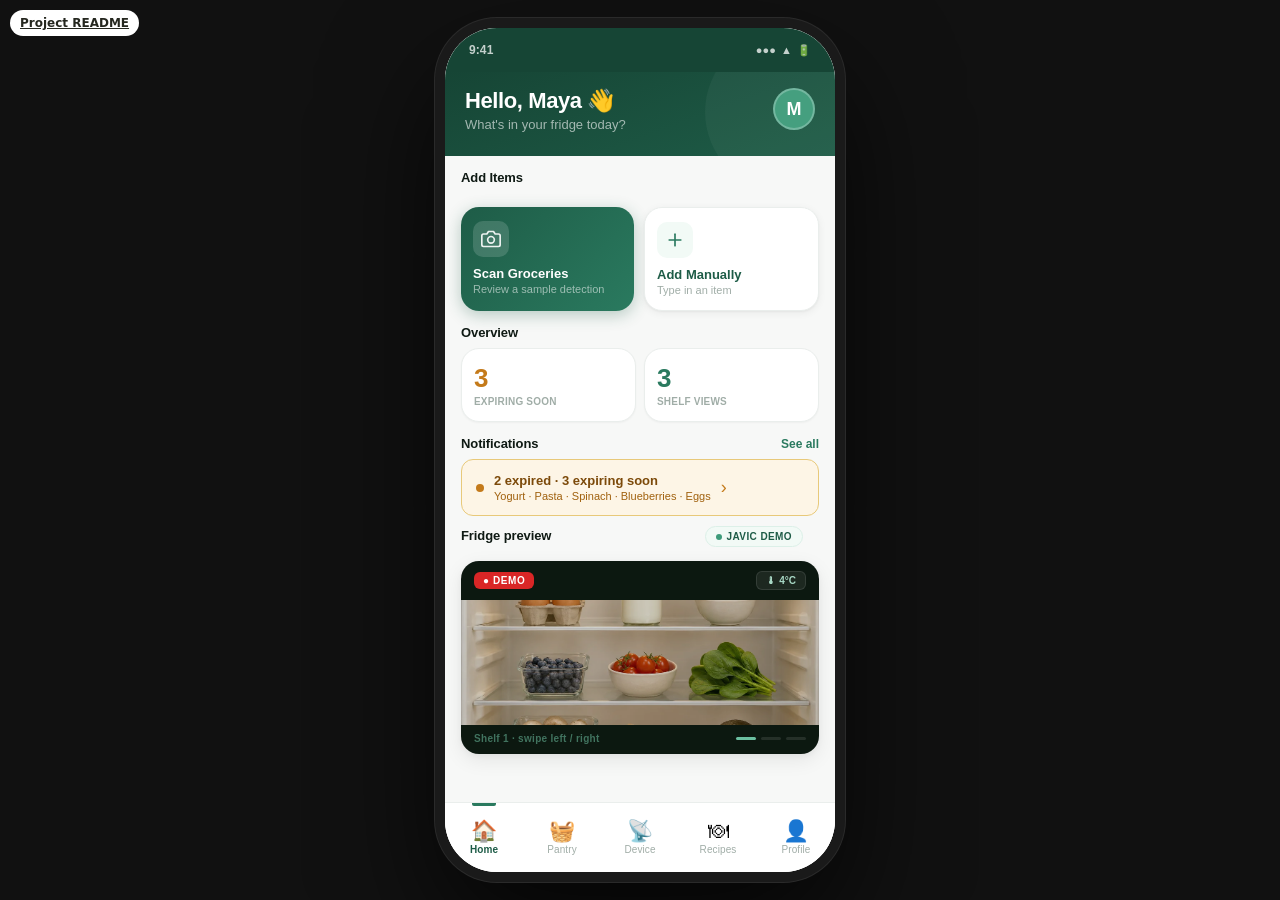
==== commit 14fcfe33: "Make README the home of the FoodSense client project" ====
--- a/prototypes/early-demo/index.html
+++ b/prototypes/early-demo/index.html
@@ -1415,5 +1415,5 @@
   toastT = setTimeout(() => t.classList.remove('show'), 2300);
 }
 </script>
-<a href="../../" style="position:fixed;z-index:999;top:10px;left:10px;border-radius:16px;padding:6px 10px;background:#fff;color:#25271f;font:600 12px system-ui">Portfolio</a>
+<a href="https://github.com/katherine0292/foodsense#readme" style="position:fixed;z-index:999;top:10px;left:10px;border-radius:16px;padding:6px 10px;background:#fff;color:#25271f;font:600 12px system-ui">Project README</a>
 </body></html>
